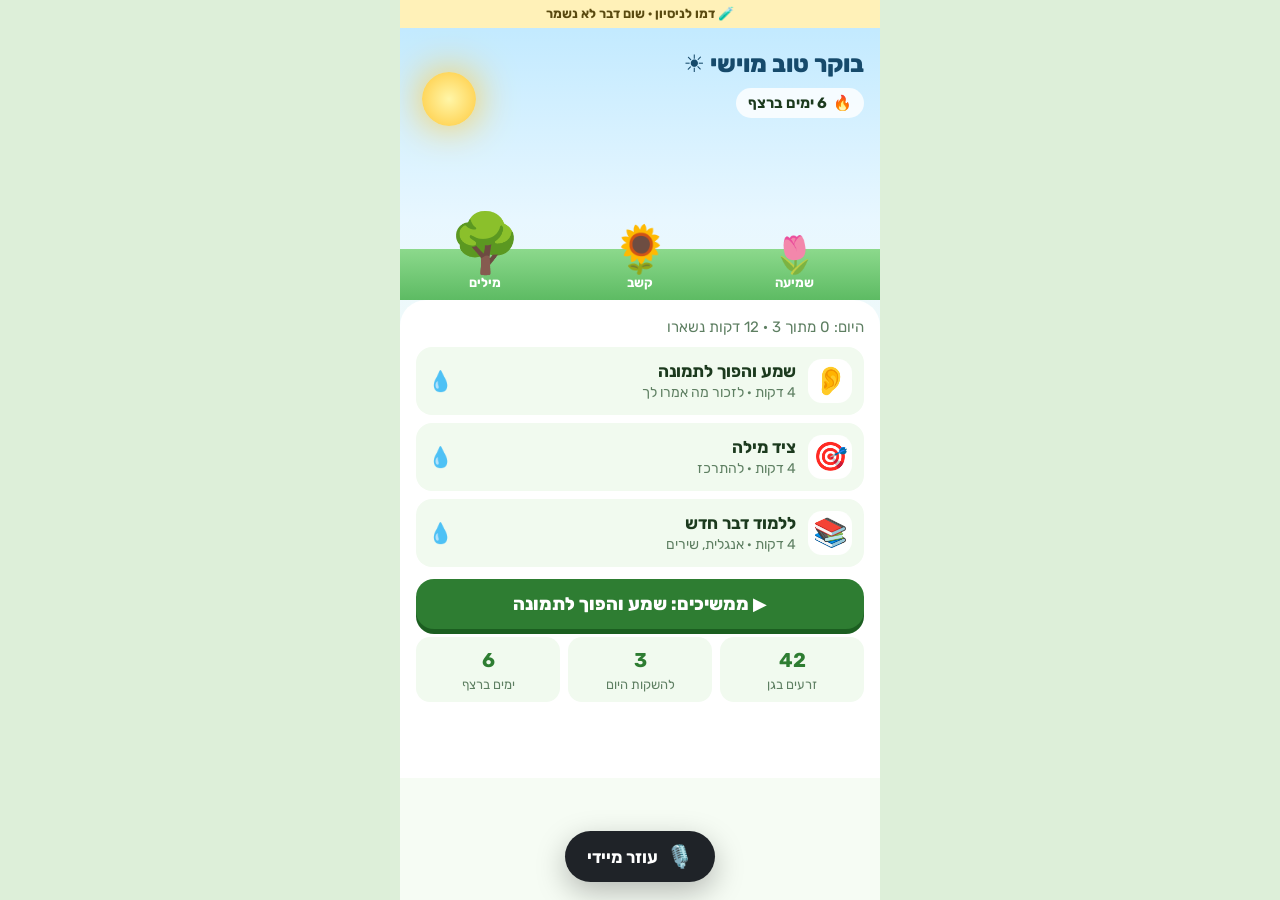
==== index.html @ 1145f384 "עדכון האתר" ====
<!doctype html>
<html lang="he" dir="rtl">
<head>
<meta charset="utf-8">
<meta name="viewport" content="width=device-width, initial-scale=1, viewport-fit=cover">
<meta name="theme-color" content="#BDE8FF">
<title>זוכרים בכיף · דמו</title>
<link rel="preconnect" href="https://fonts.googleapis.com">
<link rel="preconnect" href="https://fonts.gstatic.com" crossorigin>
<link href="https://fonts.googleapis.com/css2?family=Rubik:wght@400;500;700;800&family=Varela+Round&display=swap" rel="stylesheet">
<style>
:root{
  --sky1:#BDE8FF;--sky2:#E8F7FF;--g1:#8CD98C;--g2:#5DBB63;
  --ink:#1C3A1E;--ink2:#35553A;--ink3:#5E7F62;--blue:#164A6B;
  --soft:#F1FAEF;--line:#D4EBD3;--leaf:#2E7D32;--sun:#FFC93C;--water:#2E9BE6;--bad:#E05252;
  --ease:cubic-bezier(.22,.8,.24,1);
}
*{box-sizing:border-box;margin:0;padding:0;-webkit-tap-highlight-color:transparent}
html,body{overflow-x:hidden;max-width:100%}
body{font-family:Rubik,system-ui,sans-serif;font-size:17px;line-height:1.5;color:var(--ink);background:#DDEFD9;min-height:100vh;min-height:100dvh}
button{font-family:inherit;font-size:inherit;color:inherit;cursor:pointer;border:0;background:none}
input,textarea{font-family:inherit;font-size:16px}
.app{max-width:480px;margin:0 auto;min-height:100vh;min-height:100dvh;position:relative;overflow:hidden;
  background:linear-gradient(180deg,var(--sky1) 0,var(--sky2) 220px,#F6FCF4 440px)}
.demo{position:sticky;top:0;z-index:30;text-align:center;font-size:13px;font-weight:700;color:#5a4a10;background:#FFF1B8;padding:4px 8px;padding-top:calc(4px + env(safe-area-inset-top))}
.scr{padding:14px 16px 120px;animation:scr .45s var(--ease) both}
@keyframes scr{from{opacity:0;transform:translateY(10px)}}
.top{display:flex;align-items:center;gap:10px;margin-bottom:10px}
.back{width:44px;height:44px;border-radius:14px;background:#ffffffcc;font-size:22px;display:grid;place-items:center;flex:none}
.top h1{font-size:21px;font-weight:800;color:var(--blue);flex:1;min-width:0}
.top .tm{font-size:14px;color:var(--ink3);background:#ffffffcc;border-radius:99px;padding:3px 10px;flex:none}
.card{background:#fff;border-radius:22px;padding:16px;box-shadow:0 6px 22px #2E7D3214;margin:12px 0}
.muted{color:var(--ink3);font-size:15px}
.big{font-size:20px;font-weight:700}
.btn{display:block;width:100%;border-radius:18px;padding:14px;font-size:18px;font-weight:800;background:var(--leaf);color:#fff;box-shadow:0 5px 0 #1B5E20;transition:transform .15s}
.btn:active{transform:translateY(3px);box-shadow:0 2px 0 #1B5E20}
.btn.y{background:var(--sun);color:#3b2a00;box-shadow:0 5px 0 #C9921A}
.btn.b{background:var(--water);box-shadow:0 5px 0 #1C6FA8}
.btn.g{background:#E6F2E4;color:var(--ink);box-shadow:0 5px 0 #C5DCC2}
.btn+.btn{margin-top:12px}
.row2{display:flex;gap:10px}.row2 .btn{margin:0}
.toast{position:fixed;bottom:calc(24px + env(safe-area-inset-bottom));left:50%;transform:translateX(-50%) translateY(30px);opacity:0;z-index:60;
  background:#164A6B;color:#fff;border-radius:16px;padding:10px 16px;font-size:15px;max-width:calc(100vw - 32px);width:max-content;text-align:center;transition:.35s var(--ease);pointer-events:none}
.toast.on{opacity:1;transform:translateX(-50%) translateY(0)}

/* ---------- home / garden ---------- */
.sun{position:absolute;top:44px;left:22px;width:54px;height:54px;border-radius:50%;background:radial-gradient(#FFF6A8,var(--sun));box-shadow:0 0 40px var(--sun);animation:float 4s ease-in-out infinite}
@keyframes float{50%{transform:translateY(-6px)}}
.hi{font-size:24px;font-weight:800;color:var(--blue);margin-top:4px}
.streak{display:inline-flex;align-items:center;gap:6px;background:#ffffffd0;border-radius:99px;padding:4px 12px;font-size:15px;font-weight:700;margin-top:6px}
.streak .f{display:inline-block;animation:flick 1.4s ease-in-out infinite;transform-origin:bottom}
@keyframes flick{50%{transform:scale(1.15) rotate(-4deg)}}
.garden{position:relative;display:flex;justify-content:space-around;align-items:flex-end;height:170px;margin:12px -16px 0;padding:0 8px;
  background:linear-gradient(180deg,transparent 70%,var(--g1) 70%,var(--g2))}
.pl{position:relative;text-align:center;font-size:13px;font-weight:700;color:#fff;padding-bottom:8px;width:30%}
.pl .p{display:block;line-height:1;transform-origin:bottom;transition:font-size .9s var(--ease);animation:sway 4s ease-in-out infinite}
.pl:nth-child(2) .p{animation-delay:-1.3s}.pl:nth-child(3) .p{animation-delay:-2.6s}
@keyframes sway{50%{transform:rotate(-3deg)}}
.pl .drops{position:absolute;inset:-70px 0 auto;height:80px;pointer-events:none}
.pl .drops i{position:absolute;top:0;font-style:normal;font-size:18px;animation:drop 1s ease-in both}
@keyframes drop{from{transform:translateY(-10px);opacity:0}30%{opacity:1}to{transform:translateY(70px);opacity:0}}
.tasks{background:#fff;border-radius:26px 26px 0 0;margin:0 -16px;padding:16px 16px 6px;min-height:200px}
.tk{display:flex;align-items:center;gap:12px;width:100%;text-align:right;padding:12px;border-radius:16px;margin:8px 0;background:var(--soft);transition:transform .15s}
.tk:active{transform:scale(.98)}
.tk .e{font-size:28px;width:44px;height:44px;border-radius:14px;background:#fff;display:grid;place-items:center;flex:none}
.tk .w{flex:1;min-width:0}.tk .w b{display:block;font-size:17px}.tk small{color:var(--ink3);font-size:14px}
.tk .st{font-size:20px;flex:none}
.tk.done{background:#E3F6E1}
.helpbtn{position:fixed;bottom:calc(18px + env(safe-area-inset-bottom));left:50%;transform:translateX(-50%);z-index:20;display:flex;align-items:center;gap:8px;
  background:#1F2328;color:#fff;border-radius:99px;padding:12px 22px;font-size:17px;font-weight:700;box-shadow:0 10px 30px #0004;white-space:nowrap}
.helpbtn .mi{font-size:22px}
.seedsum{display:flex;gap:8px;margin-top:8px}
.seedsum div{flex:1;background:var(--soft);border-radius:14px;padding:8px;text-align:center;font-size:13px;color:var(--ink3)}
.seedsum b{display:block;font-size:20px;color:var(--leaf)}

/* ---------- ex1 ---------- */
.listen{display:flex;flex-direction:column;align-items:center;gap:10px;padding:18px 0}
.wave{display:flex;gap:5px;align-items:center;height:50px}
.wave i{width:7px;border-radius:9px;background:var(--water);height:12px}
.wave.on i{animation:wv .8s ease-in-out infinite alternate}
.wave i:nth-child(2){animation-delay:.1s}.wave i:nth-child(3){animation-delay:.2s}.wave i:nth-child(4){animation-delay:.3s}.wave i:nth-child(5){animation-delay:.4s}
@keyframes wv{to{height:46px}}
.slots{display:flex;gap:8px;justify-content:center;flex-wrap:wrap;margin:10px 0}
.slot{width:58px;height:58px;border-radius:16px;border:2px dashed #B9D8B6;display:grid;place-items:center;font-size:30px;background:#fff;position:relative}
.slot .n{position:absolute;top:-8px;right:-6px;width:20px;height:20px;border-radius:50%;background:var(--sun);font-size:12px;font-weight:700;display:grid;place-items:center}
.slot.ok{border:2px solid var(--leaf);background:#E3F6E1}.slot.bad{border:2px solid var(--bad);background:#FDECEC}
.icons{display:grid;grid-template-columns:repeat(4,minmax(0,1fr));gap:8px;margin-top:6px}
.ic{aspect-ratio:1;border-radius:16px;background:var(--soft);display:flex;flex-direction:column;align-items:center;justify-content:center;font-size:30px;transition:transform .15s,opacity .2s;border:2px solid transparent}
.ic small{font-size:11px;line-height:1.2;color:var(--ink3);margin-top:2px;text-align:center;padding:0 2px;overflow-wrap:anywhere}
.ic:active{transform:scale(.94)}
.ic.used{opacity:.3}
.answer{margin-top:10px;font-size:15px;background:var(--soft);border-radius:14px;padding:10px}

/* ---------- ex2 ---------- */
.target{text-align:center}
.target .tw{display:inline-block;font-size:26px;font-weight:800;color:var(--leaf);background:#E3F6E1;border-radius:14px;padding:4px 16px;margin-top:4px}
.stage{height:130px;display:grid;place-items:center;background:#fff;border-radius:22px;margin:14px 0;box-shadow:inset 0 0 0 2px var(--line)}
.stage .word{font-size:34px;font-weight:800;color:var(--blue)}
.stage.flash{box-shadow:inset 0 0 0 4px var(--leaf)}
.stage.miss{box-shadow:inset 0 0 0 4px var(--bad)}
.hunt{height:110px;border-radius:26px;font-size:24px}
.prog{height:8px;border-radius:99px;background:#E6F2E4;overflow:hidden}
.prog i{display:block;height:100%;width:0;background:linear-gradient(90deg,var(--g1),var(--sun));transition:width .4s}

/* ---------- ex3 ---------- */
.seg{display:flex;background:#ffffffcc;border-radius:16px;padding:4px;gap:4px;margin-bottom:8px}
.seg button{flex:1;border-radius:12px;padding:9px;font-weight:700;font-size:16px;color:var(--ink3)}
.seg button.on{background:#fff;color:var(--leaf);box-shadow:0 2px 8px #0001}
.wcard{background:#fff;border-radius:26px;padding:22px 16px;text-align:center;box-shadow:0 10px 30px #2E7D321f;margin-top:10px}
.wcard .pic{font-size:84px;line-height:1.1;animation:float 3.5s ease-in-out infinite}
.wcard .en{font-size:36px;font-weight:800;color:var(--leaf);direction:ltr}
.wcard .he{font-size:22px}
.wcard .story{margin-top:10px;color:var(--ink2);background:#FFF8DC;border-radius:14px;padding:10px;font-size:16px}
.sched{display:flex;justify-content:center;gap:6px;margin-top:12px;flex-wrap:wrap}
.sched span{font-size:13px;background:var(--soft);border-radius:99px;padding:3px 10px;color:var(--ink3)}
.sched span.now{background:#D9EEFC;color:#164A6B;font-weight:700}
.choices{display:grid;grid-template-columns:repeat(3,minmax(0,1fr));gap:10px;margin-top:12px}
.choices button{aspect-ratio:1;border-radius:18px;background:var(--soft);font-size:40px;border:2px solid transparent}
.choices button.ok{border-color:var(--leaf);background:#E3F6E1}.choices button.bad{border-color:var(--bad);background:#FDECEC}
.field{display:block;margin-top:10px}
.field span{display:block;font-size:14px;font-weight:700;color:var(--ink2);margin-bottom:4px}
.field input,.field textarea{width:100%;border:2px solid var(--line);border-radius:14px;padding:10px 12px;background:#fff;color:var(--ink)}
.field textarea{min-height:80px;resize:vertical}
.field input:focus,.field textarea:focus{outline:none;border-color:var(--leaf)}
.emo{display:grid;grid-template-columns:repeat(6,minmax(0,1fr));gap:6px}
.emo button{aspect-ratio:1;border-radius:12px;background:var(--soft);font-size:24px;border:2px solid transparent}
.emo button.on{border-color:var(--leaf);background:#E3F6E1}
.lyr .line{display:flex;flex-wrap:wrap;gap:6px;padding:8px 10px;margin:8px 0;border-radius:14px;background:#fff;border-inline-start:6px solid var(--c)}
.lyr .line button{min-width:40px;padding:6px 10px;border-radius:10px;background:var(--soft);font-size:18px;font-weight:700;color:var(--c2)}
.lyr .line button.show{background:#FFF1B8;color:var(--ink)}

/* ---------- helper (clean & calm) ---------- */
.calm{background:#F6F4EF;min-height:100vh;min-height:100dvh;font-family:"Varela Round",Rubik,sans-serif;color:#1F2328}
.calm .top h1{color:#1F2328}
.calm .back{background:#fff}
.notice{display:flex;gap:10px;align-items:flex-start;background:#fff;border-radius:16px;padding:12px;font-size:15px;color:#5B616B;box-shadow:0 1px 2px #0000000d}
.notice button{color:#1F2328;text-decoration:underline;font-size:14px;margin-top:4px}
.micwrap{display:flex;flex-direction:column;align-items:center;gap:12px;margin:26px 0 10px}
.mic{width:120px;height:120px;border-radius:50%;background:#1F2328;color:#fff;font-size:48px;display:grid;place-items:center;box-shadow:0 12px 36px #0003;position:relative}
.mic.on{background:#D93B3B}
.mic.on::before,.mic.on::after{content:"";position:absolute;inset:0;border-radius:50%;border:3px solid #D93B3B;animation:ring 1.8s ease-out infinite}
.mic.on::after{animation-delay:.9s}
@keyframes ring{to{transform:scale(1.6);opacity:0}}
.live{background:#fff;border-radius:16px;padding:12px;min-height:90px;font-size:16px;color:#3A3F47;line-height:1.6}
.live .int{color:#9AA0A8}
.hcard{background:#fff;border-radius:22px;padding:14px;box-shadow:0 1px 2px #0000000d,0 8px 26px #0000000f;margin-top:12px}
.hcard .t{font-size:19px;font-weight:700;margin-bottom:4px}
.hrow{display:flex;align-items:center;gap:10px;padding:10px 0;border-bottom:1px solid #F0EEE9}
.hrow:last-of-type{border-bottom:0}
.hrow .i{width:40px;height:40px;border-radius:12px;background:#F1EFEA;display:grid;place-items:center;font-size:20px;flex:none}
.hrow .w{flex:1;min-width:0;font-size:16px;overflow-wrap:anywhere}
.hrow .w input{width:100%;border:2px solid #D7D9DE;border-radius:10px;padding:6px 8px;background:#FAFAF8}
.hrow .to{font-size:13px;padding:5px 10px;border-radius:99px;background:#F1EFEA;color:#3A3F47;white-space:nowrap;flex:none}
.hrow .x{font-size:16px;color:#9AA0A8;width:30px;height:30px;flex:none}
.gone{font-size:14px;color:#5B616B;background:#EEF6EC;border-radius:12px;padding:8px 10px;margin-top:10px}
.cbtn{display:block;width:100%;border-radius:16px;padding:13px;font-size:17px;font-weight:700;background:#1F2328;color:#fff}
.cbtn.l{background:#fff;color:#1F2328;box-shadow:inset 0 0 0 2px #E2E0DA}
.cbtn+.cbtn{margin-top:10px}

/* done overlay */
.ov{position:fixed;inset:0;z-index:50;background:#0006;display:grid;place-items:center;padding:16px;animation:fade .3s both}
@keyframes fade{from{opacity:0}}
.ov .box{background:#fff;border-radius:28px;padding:24px 18px;text-align:center;max-width:360px;width:100%;animation:pop .45s var(--ease) both}
@keyframes pop{from{transform:scale(.85);opacity:0}}
.ov .box .e{font-size:70px;line-height:1.1}
@media (prefers-reduced-motion:reduce){*{animation:none!important;transition:none!important}}
</style>
</head>
<body>
<div class="app" id="app">
  <div class="demo">🧪 דמו לניסיון · שום דבר לא נשמר</div>
  <div id="view"></div>
</div>
<div class="toast" id="toast"></div>

<script>
const $=s=>document.querySelector(s);
const V=()=>$('#view');
const S={done:{ex1:false,ex2:false,ex3:false},streak:6,seeds:42,showNotice:true,
  my:[], ex1Level:0, songStuck:{}};
let timers=[];
const clearT=()=>{timers.forEach(t=>{clearTimeout(t);clearInterval(t)});timers=[];try{speechSynthesis.cancel()}catch(e){}};
function toast(t,ms=2400){const el=$('#toast');el.textContent=t;el.classList.add('on');clearTimeout(el._t);el._t=setTimeout(()=>el.classList.remove('on'),ms)}
function go(r){if(location.hash!=='#'+r)location.hash=r;else render()}
window.addEventListener('hashchange',render);
function back(){history.length>1?history.back():go('home')}
const topbar=(t,tm)=>`<div class="top"><button class="back" onclick="back()" aria-label="חזרה">→</button><h1>${t}</h1>${tm?`<span class="tm">${tm}</span>`:''}</div>`;

/* ===== HOME ===== */
const EX=[['ex1','👂','שמע והפוך לתמונה','4 דקות · לזכור מה אמרו לך'],['ex2','🎯','ציד מילה','4 דקות · להתרכז'],['ex3','📚','ללמוד דבר חדש','4 דקות · אנגלית, שירים']];
let pendingWater=null;
function home(){
  const watered=pendingWater; pendingWater=null;
  const d=S.done, n=Object.values(d).filter(Boolean).length;
  const size=(k,base)=>base+(d[k]?18:0);
  const next=EX.find(e=>!d[e[0]]);
  V().innerHTML=`<div class="scr"><div class="sun"></div>
   <div class="hi">בוקר טוב מוישי ☀️</div>
   <div class="streak"><span class="f">🔥</span>${S.streak+(n===3?1:0)} ימים ברצף</div>
   <div class="garden">
     ${[['ex1','🌷','שמיעה',36],['ex2','🌻','קשב',46],['ex3','🌳','מילים',58]].map(p=>`<div class="pl" data-k="${p[0]}"><div class="drops"></div><span class="p" style="font-size:${size(p[0],p[3])}px">${p[1]}</span>${p[2]}</div>`).join('')}
   </div>
   <div class="tasks">
     <div class="muted">${n===3?'🌻 הגן הושקה היום. נתראה מחר!':'היום: '+n+' מתוך 3 · '+(12-n*4)+' דקות נשארו'}</div>
     ${EX.map(e=>`<button class="tk ${d[e[0]]?'done':''}" onclick="go('${e[0]}')"><span class="e">${e[1]}</span><span class="w"><b>${e[2]}</b><small>${e[3]}</small></span><span class="st">${d[e[0]]?'💧✔':'💧'}</span></button>`).join('')}
     ${next?`<button class="btn" style="margin-top:12px" onclick="go('${next[0]}')">▶ ממשיכים: ${next[2]}</button>`:''}
     <div class="seedsum"><div><b>${S.seeds+S.my.length}</b>זרעים בגן</div><div><b>3</b>להשקות היום</div><div><b>${S.streak}</b>ימים ברצף</div></div>
     <div style="height:70px"></div>
   </div></div>
   <button class="helpbtn" onclick="go('helper')"><span class="mi">🎙️</span>עוזר מיידי</button>`;
  if(watered){const pl=document.querySelector(`.pl[data-k="${watered}"] .drops`);
    if(pl){pl.innerHTML=[10,40,70,25,55].map((x,i)=>`<i style="right:${x}%;animation-delay:${i*.12}s">💧</i>`).join('');}}
}
function finish(k,msg){
  S.done[k]=true; clearT();
  const all=Object.values(S.done).every(Boolean);
  const o=document.createElement('div');o.className='ov';
  o.innerHTML=`<div class="box"><div class="e">${all?'🌻':'💧'}</div><div class="big" style="margin:6px 0">${all?'כל הגן הושקה היום!':'הצמח הושקה'}</div><p class="muted" style="margin-bottom:14px">${msg}${all?'<br>🔥 הרצף עלה ל־'+(S.streak+1)+' ימים':''}</p><button class="btn">לגן ←</button></div>`;
  document.body.appendChild(o);
  o.querySelector('button').onclick=()=>{o.remove();pendingWater=k;go('home')};
}

/* ===== EX1: hear → pictures ===== */
const IT={cable:['🔌','כבל'],yossi:['📞','להתקשר ליוסי'],pedal:['🦶','דוושה'],keys:['🎹','מקלדת'],mic:['🎤','מיקרופון'],batt:['🔋','סוללות'],water:['💧','מים'],notes:['📄','תווים'],phones:['🎧','אוזניות'],car:['🚗','לתדלק'],bread:['🍞','לחם'],red:['🟥','אדום']};
const R1=[
 {say:'תביא כבל, תתקשר ליוסי, ואל תשכח דוושה.',seq:['cable','yossi','pedal']},
 {say:'קודם תקנה לחם, אחר כך תתדלק, תביא את התווים, ובסוף תתקשר ליוסי.',seq:['bread','car','notes','yossi']},
 {say:'תכניס לתיק אוזניות, סוללות, מיקרופון, מים ואת הדוושה.',seq:['phones','batt','mic','water','pedal']}
];
let heVoice=null;
function loadVoice(){try{const v=speechSynthesis.getVoices();heVoice=v.find(x=>/^he|^iw/i.test(x.lang))||null}catch(e){}}
try{loadVoice();speechSynthesis.onvoiceschanged=loadVoice}catch(e){}
function speak(t,onend){
  try{ if(!('speechSynthesis' in window)) throw 0;
    const u=new SpeechSynthesisUtterance(t);u.lang='he-IL';u.rate=.92;if(heVoice)u.voice=heVoice;
    let ended=false;const fin=()=>{if(!ended){ended=true;onend(true)}};
    u.onend=fin;u.onerror=()=>{if(!ended){ended=true;onend(false)}};
    speechSynthesis.cancel();speechSynthesis.speak(u);
    timers.push(setTimeout(fin,Math.max(4000,t.length*120)));
  }catch(e){onend(false)}
}
function ex1(){
  const L=R1[Math.min(S.ex1Level,R1.length-1)];
  V().innerHTML=`<div class="scr">${topbar('👂 שמע והפוך לתמונה','שלב '+(S.ex1Level+1)+' מתוך 3')}
   <div class="card"><p>הטלפון יגיד הוראה קצרה, פעם אחת. אחר כך היא נעלמת, ואתה בוחר את התמונות <b>לפי הסדר</b>.</p>
   <div class="listen"><div class="wave" id="wave"><i></i><i></i><i></i><i></i><i></i></div><div id="lst" class="muted">מוכן?</div></div>
   <button class="btn b" id="play">🔊 השמע את ההוראה</button></div><div id="pick"></div></div>`;
  $('#play').onclick=()=>{
    $('#play').style.display='none';$('#wave').classList.add('on');$('#lst').textContent='מקשיבים…';
    speak(L.say,ok=>{ $('#wave')&&$('#wave').classList.remove('on');
      if(!ok){ $('#lst').innerHTML='בטלפון הזה אין קול בעברית, אז מראים כתוב לרגע:<div class="big" style="margin-top:6px">'+L.say+'</div>';
        timers.push(setTimeout(()=>{if($('#lst'))$('#lst').textContent='ההוראה נעלמה.';pick1(L)},4500)); }
      else { $('#lst').textContent='ההוראה נעלמה. עכשיו לפי הסדר:'; pick1(L); } });
  };
}
function pick1(L){
  const pool=Object.keys(IT); const extra=pool.filter(k=>!L.seq.includes(k)).sort(()=>Math.random()-.5).slice(0,8-L.seq.length);
  const opts=[...L.seq,...extra].sort(()=>Math.random()-.5); const chosen=[];
  const draw=()=>{ $('#pick').innerHTML=`<div class="card"><div class="slots">${L.seq.map((_,i)=>`<div class="slot" id="s${i}"><span class="n">${i+1}</span>${chosen[i]?IT[chosen[i]][0]:''}</div>`).join('')}</div>
     <div class="icons">${opts.map(k=>`<button class="ic ${chosen.includes(k)?'used':''}" data-k="${k}">${IT[k][0]}<small>${IT[k][1]}</small></button>`).join('')}</div>
     <div class="row2" style="margin-top:12px"><button class="btn g" id="undo">↶ בטל</button><button class="btn" id="chk" ${chosen.length<L.seq.length?'disabled style="opacity:.5"':''}>✔ בדוק</button></div></div>`;
    document.querySelectorAll('.ic').forEach(b=>b.onclick=()=>{const k=b.dataset.k;if(chosen.includes(k)||chosen.length>=L.seq.length)return;chosen.push(k);draw()});
    $('#undo').onclick=()=>{chosen.pop();draw()};
    $('#chk').onclick=()=>{ if(chosen.length<L.seq.length)return; let ok=0;
      L.seq.forEach((k,i)=>{const s=$('#s'+i);const g=chosen[i]===k;if(g)ok++;s.classList.add(g?'ok':'bad')});
      const all=ok===L.seq.length;
      $('#pick').insertAdjacentHTML('beforeend',`<div class="card"><div class="big">${all?'✅ מושלם! '+ok+' מתוך '+ok:'👍 '+ok+' מתוך '+L.seq.length+' במקום'}</div>
        <div class="answer">מה נאמר: ${L.seq.map(k=>IT[k][0]+' '+IT[k][1]).join(' ← ')}</div>
        <button class="btn" style="margin-top:12px" id="nx">${S.ex1Level<2?'הבא: הוראה ארוכה יותר ←':'סיימתי 💧'}</button></div>`);
      $('#chk').disabled=true;$('#undo').disabled=true;
      $('#nx').scrollIntoView({behavior:'smooth',block:'center'});
      $('#nx').onclick=()=>{ if(S.ex1Level<2){S.ex1Level++;ex1();scrollTo(0,0)} else {S.ex1Level=0;finish('ex1','זכרת הוראה של 5 דברים לפי הסדר. מחר נוסיף עוד אחד.')} };
    };
  }; draw();
}

/* ===== EX2: word hunt ===== */
const H2={target:'מקלדת',text:'אחרי בדיקת הסאונד תעלה את המקלדת לבמה. תחבר את הכבל הארוך לרמקול השמאלי, ותבדוק שהדוושה עובדת. לפני שהקהל נכנס, תכוון שוב את המקלדת ותשים מים ליד המיקרופון. אם הזמר מבקש, תזיז את המקלדת קצת ימינה.'};
function ex2(){
  const words=H2.text.split(/\s+/); const tgtIdx=words.map((w,i)=>w.replace(/[.,]/g,'').endsWith(H2.target)?i:-1).filter(i=>i>=0);
  V().innerHTML=`<div class="scr">${topbar('🎯 ציד מילה','4 דקות')}
   <div class="card target"><div class="muted">מילת המטרה</div><div class="tw">${H2.target}</div><p class="muted" style="margin-top:8px">מילים יעברו אחת אחת. לוחצים על הכפתור הגדול <b>רק</b> כשמופיעה המילה הזו.</p></div>
   <div class="stage" id="stg"><div class="word" id="wd">⏳</div></div>
   <div class="prog"><i id="pg"></i></div>
   <button class="btn y hunt" id="hit" style="margin-top:14px">🎯 תפסתי!</button>
   <button class="btn g" id="start" style="margin-top:12px">▶ מתחילים</button></div>`;
  let i=-1,hits=0,false_=0,caught={},running=false;
  $('#hit').onclick=()=>{ if(!running)return; const stg=$('#stg');
    const cur=tgtIdx.includes(i)?i:(tgtIdx.includes(i-1)&&Date.now()-shownAt<350?i-1:-1);
    if(cur>=0&&!caught[cur]){caught[cur]=1;hits++;stg.className='stage flash';try{navigator.vibrate&&navigator.vibrate(40)}catch(e){}}
    else{false_++;stg.className='stage miss'}
    timers.push(setTimeout(()=>stg.className='stage',300)); };
  let shownAt=0;
  $('#start').onclick=()=>{ $('#start').remove(); running=true; let k=3;
    const cd=setInterval(()=>{ $('#wd').textContent=k||'!'; if(k--<0){clearInterval(cd);step()} },500); timers.push(cd);
    function step(){ i++; if(i>=words.length){running=false;return end()}
      $('#wd').textContent=words[i].replace(/[.,]/g,''); shownAt=Date.now();
      $('#pg').style.width=((i+1)/words.length*100)+'%';
      timers.push(setTimeout(step,720)); }
  };
  function end(){ $('#wd').textContent='🏁';
    $('#hit').outerHTML=`<div class="card"><div class="big">תפסת ${hits} מתוך ${tgtIdx.length}</div><p class="muted">${false_?'לחצת '+false_+' פעמים על מילה אחרת.':'בלי אף לחיצה מיותרת 👏'} מחר ההסבר יהיה קצת יותר ארוך.</p>
      <button class="btn" id="fin" style="margin-top:10px">סיימתי 💧</button></div>`;
    $('#fin').onclick=()=>finish('ex2','תפסת '+hits+' מתוך '+tgtIdx.length+' בהסבר של '+words.length+' מילים.'); }
}

/* ===== EX3: learn something new ===== */
const WORDS=[
 {pic:'🔑',en:'Key',he:'מפתח',story:'"קי" נשמע כמו "קיר": מפתח ענק תלוי על הקיר.',due:'בדיקה'},
 {pic:'🚪',en:'Door',he:'דלת',story:'"דור" כמו דור: סבא מדור אחר עומד בדלת ומחייך.',due:'חדש'},
 {pic:'📖',en:'Book',he:'ספר',story:'"בוק" כמו "בוקר": כל בוקר פותחים ספר עם קפה.',due:'חדש'}
];
const PICS=['🔑','🚪','📖','🍎','🐟','🌙','🏠','⭐','🎹','🚗','☂️','🕯️','🍞','👟','🎈','🧲','🌉','🪜'];
const SONG=['אני מאמין באמונה שלמה','בביאת המשיח','ואף על פי שיתמהמה','עם כל זה אחכה לו'];
let ex3tab='words',ex3i=0,songLines=SONG;
function ex3(){
  V().innerHTML=`<div class="scr">${topbar('📚 ללמוד דבר חדש','4 דקות')}
   <div class="seg"><button data-t="words" class="${ex3tab==='words'?'on':''}">🔤 מילים</button><button data-t="song" class="${ex3tab==='song'?'on':''}">🎵 שיר</button><button data-t="add" class="${ex3tab==='add'?'on':''}">➕ להוסיף</button></div>
   <div id="ex3b"></div></div>`;
  document.querySelectorAll('.seg button').forEach(b=>b.onclick=()=>{ex3tab=b.dataset.t;ex3()});
  ({words:ex3words,song:ex3song,add:ex3add})[ex3tab]();
}
function ex3words(){
  const w=WORDS[ex3i]; const el=$('#ex3b');
  if(w.due==='בדיקה'){ // watering check: pick the picture
    const opts=['🔑','🍎','🚪'].sort(()=>Math.random()-.5);
    el.innerHTML=`<div class="wcard"><div class="muted">💧 השקיה: בדיקה קצרה של מילה מאתמול</div><div class="en" style="margin-top:8px">${w.en}</div><p class="muted">איזו תמונה?</p>
      <div class="choices">${opts.map(o=>`<button data-o="${o}">${o}</button>`).join('')}</div><div id="fb" style="min-height:28px;margin-top:10px"></div></div>`;
    el.querySelectorAll('.choices button').forEach(b=>b.onclick=()=>{const ok=b.dataset.o===w.pic;b.classList.add(ok?'ok':'bad');
      if(!ok)el.querySelector(`[data-o="${w.pic}"]`).classList.add('ok');
      $('#fb').innerHTML=(ok?'✅ נכון! ':'🌱 זה בסדר. ')+`<b>${w.he}</b>. ${w.story}<button class="btn" style="margin-top:12px" id="nx">הבא ←</button>`;
      el.querySelectorAll('.choices button').forEach(x=>x.disabled=true);
      $('#nx').onclick=()=>{ex3i++;ex3words()};});
    return;
  }
  el.innerHTML=`<div class="wcard"><div class="muted">🌱 זרע חדש · ${ex3i} מתוך ${WORDS.length-1}</div><div class="pic">${w.pic}</div><div class="en">${w.en}</div><div class="he">${w.he}</div>
    <div class="story">${w.story}</div>
    <div class="sched"><span>היום 🌱</span><span class="now">מחר 💧</span><span>עוד 3 ימים 💧</span><span>עוד שבוע 💧</span></div></div>
    <button class="btn b" style="margin-top:14px" id="say">🔊 איך זה נשמע</button>
    <button class="btn" id="nx">${ex3i<WORDS.length-1?'הבא ←':'שתלתי 💧'}</button>`;
  $('#say').onclick=()=>{try{const u=new SpeechSynthesisUtterance(w.en);u.lang='en-US';speechSynthesis.cancel();speechSynthesis.speak(u)}catch(e){toast('אין קול בטלפון הזה')}};
  $('#nx').onclick=()=>{ if(ex3i<WORDS.length-1){ex3i++;ex3words()} else {ex3i=0;finish('ex3','בדקת מילה אחת ושתלת 2 זרעים חדשים. מחר נשקה אותם.')} };
}
function ex3song(){
  const cols=[['#2E9BE6','#164A6B'],['#E0527A','#8E1F43'],['#5DBB63','#1B5E20'],['#FFC93C','#7A5300']];
  let n=Object.keys(S.songStuck).length;
  $('#ex3b').innerHTML=`<div class="card"><b>🎵 אני מאמין</b><p class="muted">רואים רק את האות הראשונה, וצבע לכל שורה. מנסים לשיר, ולוחצים רק על מילה שנתקעים בה.</p></div>
   <div class="lyr">${songLines.map((l,li)=>`<div class="line" style="--c:${cols[li%4][0]};--c2:${cols[li%4][1]}">${l.split(/\s+/).map((wd,wi)=>{const k=li+'_'+wi,sh=S.songStuck[k];return `<button data-k="${k}" data-w="${wd}" class="${sh?'show':''}">${sh?wd:wd[0]+'…'}</button>`}).join('')}</div>`).join('')}</div>
   <div class="card" id="sr">${n?'נתקעת ב־'+n+' מילים. מחר מתחילים דווקא מהן.':'עוד לא נתקעת באף מילה 👏'}</div>
   <label class="field"><span>📋 שיר משלך: הדבק את המילים, שורה בכל שורה</span><textarea id="paste" placeholder="מדביקים כאן…"></textarea></label>
   <button class="btn g" style="margin-top:10px" id="use">הפוך לאותיות וצבעים</button>`;
  document.querySelectorAll('.lyr button').forEach(b=>b.onclick=()=>{if(S.songStuck[b.dataset.k])return;S.songStuck[b.dataset.k]=1;b.textContent=b.dataset.w;b.classList.add('show');
    const c=Object.keys(S.songStuck).length;$('#sr').textContent='נתקעת ב־'+c+' מילים. מחר מתחילים דווקא מהן.'});
  $('#use').onclick=()=>{const t=$('#paste').value.split('\n').map(s=>s.trim()).filter(Boolean);if(!t.length){toast('קודם מדביקים מילים');return}
    songLines=t.slice(0,12);S.songStuck={};ex3song();toast('🎵 השיר מוכן')};
}
function ex3add(){
  let pic='';
  $('#ex3b').innerHTML=`<div class="card"><b>🌱 לשתול מילה חדשה</b><p class="muted">סיפור שכתבת בעצמך נזכר הכי טוב.</p>
   <label class="field"><span>המילה</span><input id="aw" placeholder="למשל: Bridge"></label>
   <label class="field"><span>מה זה אומר</span><input id="am" placeholder="למשל: גשר"></label>
   <div class="field"><span>תמונה</span><div class="emo">${PICS.map(p=>`<button data-p="${p}">${p}</button>`).join('')}</div></div>
   <label class="field"><span>סיפור שמחבר את הצליל למשהו מוכר</span><textarea id="as" placeholder='למשל: "בְּרִידג׳" כמו "ברד": ברד נופל על גשר'></textarea></label>
   <button class="btn" style="margin-top:14px" id="plant">🌱 לשתול</button></div>
   ${S.my.length?`<div class="card"><b>הזרעים ששתלת עכשיו</b>${S.my.map(m=>`<div class="tk" style="pointer-events:none"><span class="e">${m.pic}</span><span class="w"><b>${m.en}</b><small>${m.he} · נבדוק מחר</small></span></div>`).join('')}</div>`:''}`;
  document.querySelectorAll('.emo button').forEach(b=>b.onclick=()=>{document.querySelectorAll('.emo button').forEach(x=>x.classList.remove('on'));b.classList.add('on');pic=b.dataset.p});
  $('#plant').onclick=()=>{const en=$('#aw').value.trim(),he=$('#am').value.trim();
    if(!en||!he){toast('צריך מילה ומה היא אומרת');return} if(!pic){toast('בחר תמונה');return}
    S.my.push({en,he,pic,story:$('#as').value.trim()});toast('🌱 נשתל! בדיקה ראשונה מחר');ex3add()};
}

/* ===== HELPER (clean & calm) ===== */
const SR=window.SpeechRecognition||window.webkitSpeechRecognition;
let rec=null,listening=false,finalTxt='',interim='';
const DEMO_TXT='אז ביום חמישי בשמונה בערב באולם הגדול, תביא את המקלדת ושני רמקולים, ותתקשר ליוסי לגבי התאורה. הזמר רוצה להתחיל עם השיר של סולטן.';
function helper(){
  document.body.style.background='#F6F4EF';
  V().innerHTML=`<div class="calm"><div class="scr">${topbar('🎙️ עוזר מיידי')}
   ${S.showNotice?`<div class="notice"><span style="font-size:22px">💬</span><div>כדאי לומר: "אני רושם לעצמי בטלפון".<br><button onclick="S.showNotice=false;this.closest('.notice').remove()">לא להציג שוב</button></div></div>`:''}
   <div class="micwrap"><button class="mic" id="mic" aria-label="הקשבה">🎙️</button><div id="mst" style="font-size:16px;color:#5B616B">${SR?'לוחצים, והטלפון מקשיב':'בטלפון הזה ההקשבה לא זמינה כאן'}</div></div>
   <div id="hbody"></div></div></div>`;
  if(SR){ $('#mic').onclick=toggleListen; $('#hbody').innerHTML=`<div class="live" id="live"><span class="int">מה שנאמר יופיע כאן…</span></div>
      <button class="cbtn" id="mk" style="margin-top:12px;display:none">✔ סיימתי, תכין כרטיס</button>
      <button class="cbtn l" id="demo" style="margin-top:10px">🧪 נסה עם משפט לדוגמה</button>`;
      $('#mk').onclick=()=>{stopListen();makeCard(finalTxt+' '+interim)}; $('#demo').onclick=()=>{stopListen();makeCard(DEMO_TXT)}; }
  else fallbackInput();
}
function fallbackInput(){
  $('#mic').onclick=()=>$('#ftxt').focus();
  $('#hbody').innerHTML=`<div class="notice" style="margin-bottom:10px"><span style="font-size:22px">⌨️</span><div>הגיבוי: לוחצים בתיבה, ואז על <b>המיקרופון שבמקלדת</b>, ומדברים.</div></div>
    <textarea id="ftxt" class="live" style="width:100%;border:0;font-size:16px;min-height:120px" placeholder="מה שנאמר יופיע כאן…"></textarea>
    <button class="cbtn" id="mk" style="margin-top:12px">✔ תכין כרטיס</button>
    <button class="cbtn l" id="demo">🧪 נסה עם משפט לדוגמה</button>`;
  $('#mk').onclick=()=>{const t=$('#ftxt').value.trim();if(!t){toast('קודם מדברים או כותבים משהו');return}makeCard(t)};
  $('#demo').onclick=()=>makeCard(DEMO_TXT);
}
function toggleListen(){ listening?stopListen():startListen() }
function startListen(){
  finalTxt='';interim='';
  try{ rec=new SR(); rec.lang='he-IL'; rec.continuous=true; rec.interimResults=true;
    rec.onresult=e=>{interim='';for(let i=e.resultIndex;i<e.results.length;i++){const r=e.results[i];if(r.isFinal)finalTxt+=r[0].transcript+' ';else interim+=r[0].transcript}
      $('#live').innerHTML=(finalTxt||interim)?`${finalTxt}<span class="int">${interim}</span>`:'<span class="int">מקשיב…</span>'; $('#mk').style.display='block'};
    rec.onerror=e=>{ if(e.error==='not-allowed'||e.error==='service-not-allowed'){listening=false;uiListen();toast('הטלפון לא אישר מיקרופון. עוברים לגיבוי.',3200);fallbackInput()}
      else if(e.error==='no-speech'){} else toast('תקלה בהקשבה: '+e.error)};
    rec.onend=()=>{ if(listening){try{rec.start()}catch(e){}} };
    rec.start(); listening=true; uiListen();
  }catch(e){toast('ההקשבה לא נפתחה. עוברים לגיבוי.');fallbackInput()}
}
function stopListen(){listening=false;try{rec&&rec.stop()}catch(e){}uiListen()}
function uiListen(){const m=$('#mic');if(!m)return;m.classList.toggle('on',listening);m.textContent=listening?'⏹':'🎙️';
  $('#mst').textContent=listening?'מקשיב… לוחצים שוב כדי לעצור':'לוחצים, והטלפון מקשיב';
  if(listening&&$('#live'))$('#live').innerHTML='<span class="int">מקשיב…</span>'}

/* --- simple free rules: text → rows --- */
const DAYS=['ראשון','שני','שלישי','רביעי','חמישי','שישי','שבת'];
const NUM={'אחת':1,'אחד':1,'שתיים':2,'שתים':2,'שלוש':3,'ארבע':4,'חמש':5,'שש':6,'שבע':7,'שמונה':8,'תשע':9,'עשר':10,'אחת עשרה':11,'שתים עשרה':12,'שתיים עשרה':12};
const ICON=[[/מקלדת|פסנתר|קלידים/,'🎹'],[/רמקול/,'🔊'],[/מיקרופון/,'🎤'],[/כבל/,'🔌'],[/תווים|דף/,'📄'],[/דוושה/,'🦶'],[/גיטרה/,'🎸'],[/תאורה|אור/,'💡'],[/מים|שתייה/,'💧'],[/ספר|מחברת/,'📒'],[/כסף|תשלום|צ'ק/,'💰']];
const iconFor=t=>{for(const [r,e] of ICON)if(r.test(t))return e;return '📦'};
function parse(txt){
  const t=' '+txt.replace(/\s+/g,' ')+' '; const rows=[];
  // when
  let day=null; for(const d of DAYS){ if(new RegExp('(יום |ב)'+d+'[ ,.]').test(t)){day=d;break} }
  if(!day){ if(/ מחר/.test(t))day='מחר'; else if(/ היום/.test(t))day='היום'; else if(/מוצאי שבת|מוצ"ש/.test(t))day='מוצאי שבת'; }
  let time=null; const m1=t.match(/(\d{1,2})[:.](\d{2})/);
  if(m1)time=m1[1].padStart(2,'0')+':'+m1[2];
  else{ const m2=t.match(/(?:בשעה |ב)(אחת עשרה|שתים עשרה|שתיים עשרה|אחת|שתיים|שתים|שלוש|ארבע|חמש|שש|שבע|שמונה|תשע|עשר)(?:[ ,.])/);
    const m3=t.match(/בשעה (\d{1,2})/);
    let h=m2?NUM[m2[1]]:(m3?+m3[1]:null);
    if(h!=null){ if(/ערב|לילה|אחר הצהריים|אחה"צ/.test(t)&&h<12)h+=12; const half=/וחצי/.test(t); time=String(h).padStart(2,'0')+(half?':30':':00'); } }
  if(day||time)rows.push({i:'🕗',w:(day?(DAYS.includes(day)?'יום '+day:day):'')+(day&&time?', ':'')+(time||''),to:'📅 ליומן',dest:'cal'});
  // where
  const pl=t.match(/ ב(אולם[^,.]*?|בית[^,.]*?|אצל[^,.]*?|רחוב[^,.]*?|גן[^,.]*?|מלון[^,.]*?|ישיבה[^,.]*?|מרכז[^,.]*?)(?=[,.]| תביא| ת| עם| בשעה| ב)/);
  if(pl){let w=pl[1].trim();const ws=w.split(' ');if(ws[1]&&/^ה/.test(ws[1])&&!/^ה/.test(ws[0]))w='ה'+w;rows.push({i:'📍',w})}
  // bring
  const br=t.match(/(?:תביא|להביא|תיקח|לקחת|אל תשכח)(?: את)? ([^.]*?)(?=[.]|,? ות(?!ביא)|$)/);
  if(br){ br[1].split(/,| ו(?=[א-ת])/).map(s=>s.replace(/^(את|ה)\s*/,'').trim()).filter(s=>s&&s.length>1).forEach(s=>{
      const nice=s.replace(/^שני /,'2 ').replace(/^שתי /,'2 ').replace(/^שלושה /,'3 ');
      rows.push({i:iconFor(s),w:nice,to:'🧰 לציוד',dest:'gear'}) }) }
  // calls
  const cl=t.match(/(?:תתקשר|להתקשר|תדבר|לדבר) (?:ל|עם )([^ ,.]+)(?: ([^,.]*))?/);
  if(cl){let more=(cl[2]||'').replace(/(ביום|יום) (ראשון|שני|שלישי|רביעי|חמישי|שישי)|בשבת|מחר|היום/g,'').replace(/\s+/g,' ').trim().replace(/^לגבי /,'· ');
    rows.push({i:'📞',w:'להתקשר ל'+cl[1]+(more?' '+more:''),to:'📅 ליומן',dest:'cal'})}
  // songs
  const sg=t.match(/(?:להתחיל|לפתוח|פותחים|מתחילים)(?: עם| ב)? (השיר[^,.]*)/)||t.match(/(השיר של [^,.]+)/);
  if(sg)rows.push({i:'🎤',w:'פותחים ב'+sg[1].trim().replace(/^השיר/,'שיר'),to:'📋 לליין־אפ',dest:'line'});
  if(!rows.length)rows.push({i:'📝',w:txt.trim().slice(0,80)});
  const title=sg||/הופעה|אירוע|חתונה|בר מצווה/.test(t)?'הופעה'+(day&&DAYS.includes(day)?', יום '+day:''):(day?(DAYS.includes(day)?'יום '+day:day):'מה אמרו לי');
  return {title,rows};
}
function makeCard(txt){
  if(!txt||!txt.trim()){toast('לא נשמע כלום. נסה שוב.');return}
  const c=parse(txt);
  const draw=()=>{ $('#hbody').innerHTML=`<div class="hcard"><div class="t">🎙️ ${c.title}</div>
     ${c.rows.map((r,i)=>`<div class="hrow"><span class="i">${r.i}</span><span class="w" data-i="${i}">${r.w}</span>${r.to?`<button class="to" data-d="${i}">${r.to}</button>`:''}<button class="x" data-x="${i}" aria-label="מחק שורה">✕</button></div>`).join('')}
     <button class="cbtn l" id="add" style="margin-top:10px">＋ להוסיף שורה</button></div>
     <div class="gone">🗑️ הטקסט המלא נמחק. נשאר רק הכרטיס. לוחצים על שורה כדי לתקן אותה.</div>
     <button class="cbtn" id="again" style="margin-top:12px">🎙️ להקשיב שוב</button>`;
    document.querySelectorAll('.hrow .w').forEach(w=>w.onclick=()=>{ if(w.querySelector('input'))return; const i=+w.dataset.i;
      w.innerHTML=`<input value="${c.rows[i].w.replace(/"/g,'&quot;')}">`; const inp=w.querySelector('input'); inp.focus();
      const save=()=>{c.rows[i].w=inp.value.trim()||c.rows[i].w;draw()}; inp.onblur=save; inp.onkeydown=e=>{if(e.key==='Enter')inp.blur()}; });
    document.querySelectorAll('.hrow .x').forEach(b=>b.onclick=()=>{c.rows.splice(+b.dataset.x,1);draw()});
    document.querySelectorAll('.hrow .to').forEach(b=>b.onclick=()=>{const r=c.rows[+b.dataset.d];
      if(r.dest==='cal')toast('📅 בגרסה האמיתית: נכנס ליומן של הטלפון');
      else{ const txt=(r.dest==='gear'?'🧰 לציוד: ':'📋 לליין־אפ: ')+r.w;
        if(navigator.share)navigator.share({text:txt}).catch(()=>{}); else toast(txt+' · נשלח בשיתוף'); } });
    $('#add').onclick=()=>{c.rows.push({i:'📝',w:'שורה חדשה'});draw();const ws=document.querySelectorAll('.hrow .w');ws[ws.length-1].click()};
    $('#again').onclick=()=>helper();
  };
  finalTxt='';interim=''; // the full text is not kept
  draw(); $('#hbody').scrollIntoView({behavior:'smooth',block:'start'});
}

/* ===== router ===== */
function render(){
  clearT(); if(listening)stopListen(); document.body.style.background='';
  const r=(location.hash||'#home').slice(1);
  ({home:()=>home(),ex1,ex2,ex3,helper}[r]||home)(); scrollTo(0,0);
}
render();
</script>
</body>
</html>
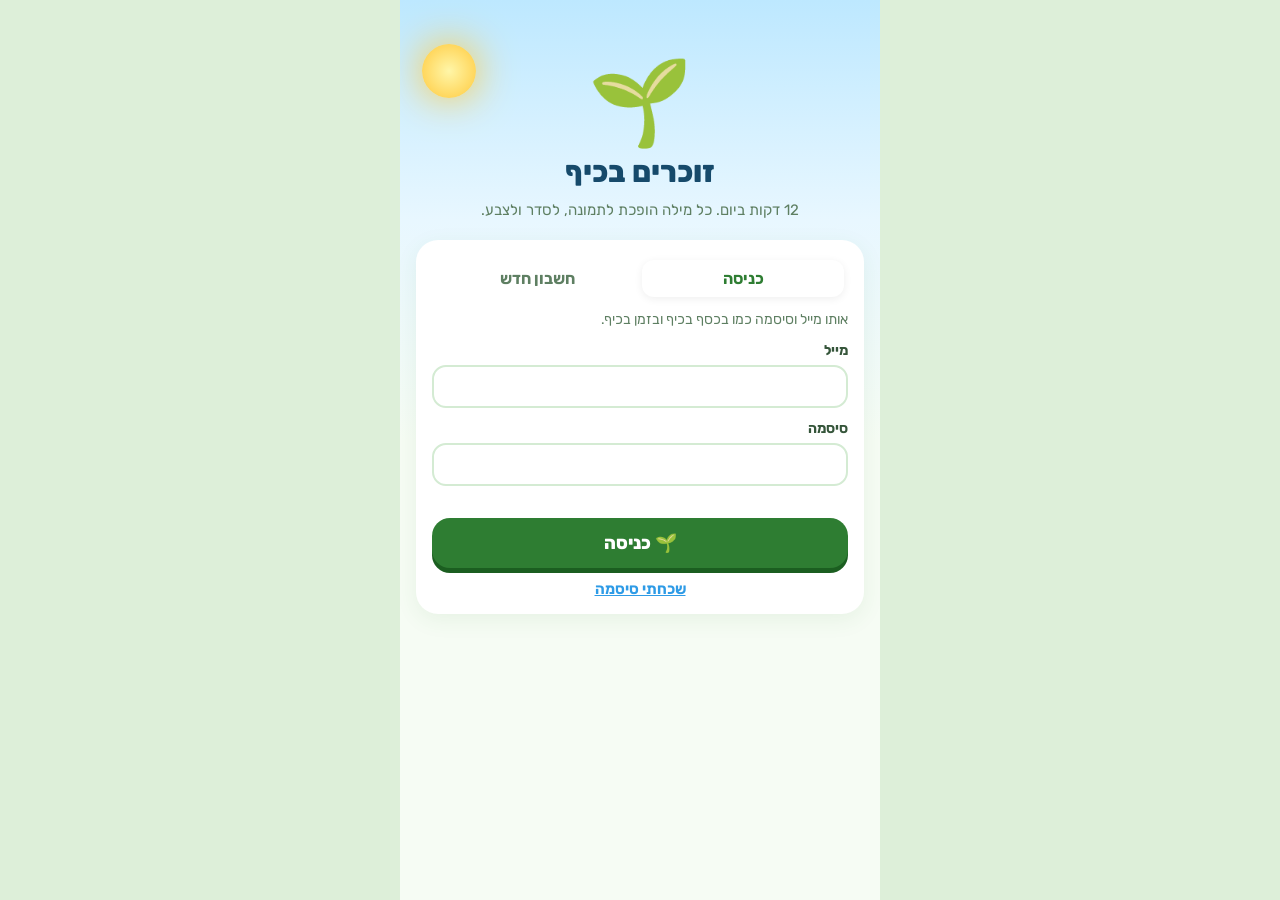
==== commit 0951f1a0: "עדכון האתר 20261025165456" ====
--- a/index.html
+++ b/index.html
@@ -4,479 +4,22 @@
 <meta charset="utf-8">
 <meta name="viewport" content="width=device-width, initial-scale=1, viewport-fit=cover">
 <meta name="theme-color" content="#BDE8FF">
-<title>זוכרים בכיף · דמו</title>
+<meta name="apple-mobile-web-app-capable" content="yes">
+<meta name="apple-mobile-web-app-status-bar-style" content="default">
+<meta name="apple-mobile-web-app-title" content="זוכרים בכיף">
+<link rel="manifest" href="manifest.webmanifest">
+<link rel="icon" href="icons/icon-192.png">
+<link rel="apple-touch-icon" href="icons/icon-180.png">
+<title>זוכרים בכיף</title>
 <link rel="preconnect" href="https://fonts.googleapis.com">
 <link rel="preconnect" href="https://fonts.gstatic.com" crossorigin>
 <link href="https://fonts.googleapis.com/css2?family=Rubik:wght@400;500;700;800&family=Varela+Round&display=swap" rel="stylesheet">
-<style>
-:root{
-  --sky1:#BDE8FF;--sky2:#E8F7FF;--g1:#8CD98C;--g2:#5DBB63;
-  --ink:#1C3A1E;--ink2:#35553A;--ink3:#5E7F62;--blue:#164A6B;
-  --soft:#F1FAEF;--line:#D4EBD3;--leaf:#2E7D32;--sun:#FFC93C;--water:#2E9BE6;--bad:#E05252;
-  --ease:cubic-bezier(.22,.8,.24,1);
-}
-*{box-sizing:border-box;margin:0;padding:0;-webkit-tap-highlight-color:transparent}
-html,body{overflow-x:hidden;max-width:100%}
-body{font-family:Rubik,system-ui,sans-serif;font-size:17px;line-height:1.5;color:var(--ink);background:#DDEFD9;min-height:100vh;min-height:100dvh}
-button{font-family:inherit;font-size:inherit;color:inherit;cursor:pointer;border:0;background:none}
-input,textarea{font-family:inherit;font-size:16px}
-.app{max-width:480px;margin:0 auto;min-height:100vh;min-height:100dvh;position:relative;overflow:hidden;
-  background:linear-gradient(180deg,var(--sky1) 0,var(--sky2) 220px,#F6FCF4 440px)}
-.demo{position:sticky;top:0;z-index:30;text-align:center;font-size:13px;font-weight:700;color:#5a4a10;background:#FFF1B8;padding:4px 8px;padding-top:calc(4px + env(safe-area-inset-top))}
-.scr{padding:14px 16px 120px;animation:scr .45s var(--ease) both}
-@keyframes scr{from{opacity:0;transform:translateY(10px)}}
-.top{display:flex;align-items:center;gap:10px;margin-bottom:10px}
-.back{width:44px;height:44px;border-radius:14px;background:#ffffffcc;font-size:22px;display:grid;place-items:center;flex:none}
-.top h1{font-size:21px;font-weight:800;color:var(--blue);flex:1;min-width:0}
-.top .tm{font-size:14px;color:var(--ink3);background:#ffffffcc;border-radius:99px;padding:3px 10px;flex:none}
-.card{background:#fff;border-radius:22px;padding:16px;box-shadow:0 6px 22px #2E7D3214;margin:12px 0}
-.muted{color:var(--ink3);font-size:15px}
-.big{font-size:20px;font-weight:700}
-.btn{display:block;width:100%;border-radius:18px;padding:14px;font-size:18px;font-weight:800;background:var(--leaf);color:#fff;box-shadow:0 5px 0 #1B5E20;transition:transform .15s}
-.btn:active{transform:translateY(3px);box-shadow:0 2px 0 #1B5E20}
-.btn.y{background:var(--sun);color:#3b2a00;box-shadow:0 5px 0 #C9921A}
-.btn.b{background:var(--water);box-shadow:0 5px 0 #1C6FA8}
-.btn.g{background:#E6F2E4;color:var(--ink);box-shadow:0 5px 0 #C5DCC2}
-.btn+.btn{margin-top:12px}
-.row2{display:flex;gap:10px}.row2 .btn{margin:0}
-.toast{position:fixed;bottom:calc(24px + env(safe-area-inset-bottom));left:50%;transform:translateX(-50%) translateY(30px);opacity:0;z-index:60;
-  background:#164A6B;color:#fff;border-radius:16px;padding:10px 16px;font-size:15px;max-width:calc(100vw - 32px);width:max-content;text-align:center;transition:.35s var(--ease);pointer-events:none}
-.toast.on{opacity:1;transform:translateX(-50%) translateY(0)}
-
-/* ---------- home / garden ---------- */
-.sun{position:absolute;top:44px;left:22px;width:54px;height:54px;border-radius:50%;background:radial-gradient(#FFF6A8,var(--sun));box-shadow:0 0 40px var(--sun);animation:float 4s ease-in-out infinite}
-@keyframes float{50%{transform:translateY(-6px)}}
-.hi{font-size:24px;font-weight:800;color:var(--blue);margin-top:4px}
-.streak{display:inline-flex;align-items:center;gap:6px;background:#ffffffd0;border-radius:99px;padding:4px 12px;font-size:15px;font-weight:700;margin-top:6px}
-.streak .f{display:inline-block;animation:flick 1.4s ease-in-out infinite;transform-origin:bottom}
-@keyframes flick{50%{transform:scale(1.15) rotate(-4deg)}}
-.garden{position:relative;display:flex;justify-content:space-around;align-items:flex-end;height:170px;margin:12px -16px 0;padding:0 8px;
-  background:linear-gradient(180deg,transparent 70%,var(--g1) 70%,var(--g2))}
-.pl{position:relative;text-align:center;font-size:13px;font-weight:700;color:#fff;padding-bottom:8px;width:30%}
-.pl .p{display:block;line-height:1;transform-origin:bottom;transition:font-size .9s var(--ease);animation:sway 4s ease-in-out infinite}
-.pl:nth-child(2) .p{animation-delay:-1.3s}.pl:nth-child(3) .p{animation-delay:-2.6s}
-@keyframes sway{50%{transform:rotate(-3deg)}}
-.pl .drops{position:absolute;inset:-70px 0 auto;height:80px;pointer-events:none}
-.pl .drops i{position:absolute;top:0;font-style:normal;font-size:18px;animation:drop 1s ease-in both}
-@keyframes drop{from{transform:translateY(-10px);opacity:0}30%{opacity:1}to{transform:translateY(70px);opacity:0}}
-.tasks{background:#fff;border-radius:26px 26px 0 0;margin:0 -16px;padding:16px 16px 6px;min-height:200px}
-.tk{display:flex;align-items:center;gap:12px;width:100%;text-align:right;padding:12px;border-radius:16px;margin:8px 0;background:var(--soft);transition:transform .15s}
-.tk:active{transform:scale(.98)}
-.tk .e{font-size:28px;width:44px;height:44px;border-radius:14px;background:#fff;display:grid;place-items:center;flex:none}
-.tk .w{flex:1;min-width:0}.tk .w b{display:block;font-size:17px}.tk small{color:var(--ink3);font-size:14px}
-.tk .st{font-size:20px;flex:none}
-.tk.done{background:#E3F6E1}
-.helpbtn{position:fixed;bottom:calc(18px + env(safe-area-inset-bottom));left:50%;transform:translateX(-50%);z-index:20;display:flex;align-items:center;gap:8px;
-  background:#1F2328;color:#fff;border-radius:99px;padding:12px 22px;font-size:17px;font-weight:700;box-shadow:0 10px 30px #0004;white-space:nowrap}
-.helpbtn .mi{font-size:22px}
-.seedsum{display:flex;gap:8px;margin-top:8px}
-.seedsum div{flex:1;background:var(--soft);border-radius:14px;padding:8px;text-align:center;font-size:13px;color:var(--ink3)}
-.seedsum b{display:block;font-size:20px;color:var(--leaf)}
-
-/* ---------- ex1 ---------- */
-.listen{display:flex;flex-direction:column;align-items:center;gap:10px;padding:18px 0}
-.wave{display:flex;gap:5px;align-items:center;height:50px}
-.wave i{width:7px;border-radius:9px;background:var(--water);height:12px}
-.wave.on i{animation:wv .8s ease-in-out infinite alternate}
-.wave i:nth-child(2){animation-delay:.1s}.wave i:nth-child(3){animation-delay:.2s}.wave i:nth-child(4){animation-delay:.3s}.wave i:nth-child(5){animation-delay:.4s}
-@keyframes wv{to{height:46px}}
-.slots{display:flex;gap:8px;justify-content:center;flex-wrap:wrap;margin:10px 0}
-.slot{width:58px;height:58px;border-radius:16px;border:2px dashed #B9D8B6;display:grid;place-items:center;font-size:30px;background:#fff;position:relative}
-.slot .n{position:absolute;top:-8px;right:-6px;width:20px;height:20px;border-radius:50%;background:var(--sun);font-size:12px;font-weight:700;display:grid;place-items:center}
-.slot.ok{border:2px solid var(--leaf);background:#E3F6E1}.slot.bad{border:2px solid var(--bad);background:#FDECEC}
-.icons{display:grid;grid-template-columns:repeat(4,minmax(0,1fr));gap:8px;margin-top:6px}
-.ic{aspect-ratio:1;border-radius:16px;background:var(--soft);display:flex;flex-direction:column;align-items:center;justify-content:center;font-size:30px;transition:transform .15s,opacity .2s;border:2px solid transparent}
-.ic small{font-size:11px;line-height:1.2;color:var(--ink3);margin-top:2px;text-align:center;padding:0 2px;overflow-wrap:anywhere}
-.ic:active{transform:scale(.94)}
-.ic.used{opacity:.3}
-.answer{margin-top:10px;font-size:15px;background:var(--soft);border-radius:14px;padding:10px}
-
-/* ---------- ex2 ---------- */
-.target{text-align:center}
-.target .tw{display:inline-block;font-size:26px;font-weight:800;color:var(--leaf);background:#E3F6E1;border-radius:14px;padding:4px 16px;margin-top:4px}
-.stage{height:130px;display:grid;place-items:center;background:#fff;border-radius:22px;margin:14px 0;box-shadow:inset 0 0 0 2px var(--line)}
-.stage .word{font-size:34px;font-weight:800;color:var(--blue)}
-.stage.flash{box-shadow:inset 0 0 0 4px var(--leaf)}
-.stage.miss{box-shadow:inset 0 0 0 4px var(--bad)}
-.hunt{height:110px;border-radius:26px;font-size:24px}
-.prog{height:8px;border-radius:99px;background:#E6F2E4;overflow:hidden}
-.prog i{display:block;height:100%;width:0;background:linear-gradient(90deg,var(--g1),var(--sun));transition:width .4s}
-
-/* ---------- ex3 ---------- */
-.seg{display:flex;background:#ffffffcc;border-radius:16px;padding:4px;gap:4px;margin-bottom:8px}
-.seg button{flex:1;border-radius:12px;padding:9px;font-weight:700;font-size:16px;color:var(--ink3)}
-.seg button.on{background:#fff;color:var(--leaf);box-shadow:0 2px 8px #0001}
-.wcard{background:#fff;border-radius:26px;padding:22px 16px;text-align:center;box-shadow:0 10px 30px #2E7D321f;margin-top:10px}
-.wcard .pic{font-size:84px;line-height:1.1;animation:float 3.5s ease-in-out infinite}
-.wcard .en{font-size:36px;font-weight:800;color:var(--leaf);direction:ltr}
-.wcard .he{font-size:22px}
-.wcard .story{margin-top:10px;color:var(--ink2);background:#FFF8DC;border-radius:14px;padding:10px;font-size:16px}
-.sched{display:flex;justify-content:center;gap:6px;margin-top:12px;flex-wrap:wrap}
-.sched span{font-size:13px;background:var(--soft);border-radius:99px;padding:3px 10px;color:var(--ink3)}
-.sched span.now{background:#D9EEFC;color:#164A6B;font-weight:700}
-.choices{display:grid;grid-template-columns:repeat(3,minmax(0,1fr));gap:10px;margin-top:12px}
-.choices button{aspect-ratio:1;border-radius:18px;background:var(--soft);font-size:40px;border:2px solid transparent}
-.choices button.ok{border-color:var(--leaf);background:#E3F6E1}.choices button.bad{border-color:var(--bad);background:#FDECEC}
-.field{display:block;margin-top:10px}
-.field span{display:block;font-size:14px;font-weight:700;color:var(--ink2);margin-bottom:4px}
-.field input,.field textarea{width:100%;border:2px solid var(--line);border-radius:14px;padding:10px 12px;background:#fff;color:var(--ink)}
-.field textarea{min-height:80px;resize:vertical}
-.field input:focus,.field textarea:focus{outline:none;border-color:var(--leaf)}
-.emo{display:grid;grid-template-columns:repeat(6,minmax(0,1fr));gap:6px}
-.emo button{aspect-ratio:1;border-radius:12px;background:var(--soft);font-size:24px;border:2px solid transparent}
-.emo button.on{border-color:var(--leaf);background:#E3F6E1}
-.lyr .line{display:flex;flex-wrap:wrap;gap:6px;padding:8px 10px;margin:8px 0;border-radius:14px;background:#fff;border-inline-start:6px solid var(--c)}
-.lyr .line button{min-width:40px;padding:6px 10px;border-radius:10px;background:var(--soft);font-size:18px;font-weight:700;color:var(--c2)}
-.lyr .line button.show{background:#FFF1B8;color:var(--ink)}
-
-/* ---------- helper (clean & calm) ---------- */
-.calm{background:#F6F4EF;min-height:100vh;min-height:100dvh;font-family:"Varela Round",Rubik,sans-serif;color:#1F2328}
-.calm .top h1{color:#1F2328}
-.calm .back{background:#fff}
-.notice{display:flex;gap:10px;align-items:flex-start;background:#fff;border-radius:16px;padding:12px;font-size:15px;color:#5B616B;box-shadow:0 1px 2px #0000000d}
-.notice button{color:#1F2328;text-decoration:underline;font-size:14px;margin-top:4px}
-.micwrap{display:flex;flex-direction:column;align-items:center;gap:12px;margin:26px 0 10px}
-.mic{width:120px;height:120px;border-radius:50%;background:#1F2328;color:#fff;font-size:48px;display:grid;place-items:center;box-shadow:0 12px 36px #0003;position:relative}
-.mic.on{background:#D93B3B}
-.mic.on::before,.mic.on::after{content:"";position:absolute;inset:0;border-radius:50%;border:3px solid #D93B3B;animation:ring 1.8s ease-out infinite}
-.mic.on::after{animation-delay:.9s}
-@keyframes ring{to{transform:scale(1.6);opacity:0}}
-.live{background:#fff;border-radius:16px;padding:12px;min-height:90px;font-size:16px;color:#3A3F47;line-height:1.6}
-.live .int{color:#9AA0A8}
-.hcard{background:#fff;border-radius:22px;padding:14px;box-shadow:0 1px 2px #0000000d,0 8px 26px #0000000f;margin-top:12px}
-.hcard .t{font-size:19px;font-weight:700;margin-bottom:4px}
-.hrow{display:flex;align-items:center;gap:10px;padding:10px 0;border-bottom:1px solid #F0EEE9}
-.hrow:last-of-type{border-bottom:0}
-.hrow .i{width:40px;height:40px;border-radius:12px;background:#F1EFEA;display:grid;place-items:center;font-size:20px;flex:none}
-.hrow .w{flex:1;min-width:0;font-size:16px;overflow-wrap:anywhere}
-.hrow .w input{width:100%;border:2px solid #D7D9DE;border-radius:10px;padding:6px 8px;background:#FAFAF8}
-.hrow .to{font-size:13px;padding:5px 10px;border-radius:99px;background:#F1EFEA;color:#3A3F47;white-space:nowrap;flex:none}
-.hrow .x{font-size:16px;color:#9AA0A8;width:30px;height:30px;flex:none}
-.gone{font-size:14px;color:#5B616B;background:#EEF6EC;border-radius:12px;padding:8px 10px;margin-top:10px}
-.cbtn{display:block;width:100%;border-radius:16px;padding:13px;font-size:17px;font-weight:700;background:#1F2328;color:#fff}
-.cbtn.l{background:#fff;color:#1F2328;box-shadow:inset 0 0 0 2px #E2E0DA}
-.cbtn+.cbtn{margin-top:10px}
-
-/* done overlay */
-.ov{position:fixed;inset:0;z-index:50;background:#0006;display:grid;place-items:center;padding:16px;animation:fade .3s both}
-@keyframes fade{from{opacity:0}}
-.ov .box{background:#fff;border-radius:28px;padding:24px 18px;text-align:center;max-width:360px;width:100%;animation:pop .45s var(--ease) both}
-@keyframes pop{from{transform:scale(.85);opacity:0}}
-.ov .box .e{font-size:70px;line-height:1.1}
-@media (prefers-reduced-motion:reduce){*{animation:none!important;transition:none!important}}
-</style>
+<link rel="stylesheet" href="css/style.css">
 </head>
 <body>
-<div class="app" id="app">
-  <div class="demo">🧪 דמו לניסיון · שום דבר לא נשמר</div>
-  <div id="view"></div>
-</div>
+<div class="app" id="app"><div id="view"><div class="scr" style="text-align:center;padding-top:120px;font-size:60px">🌱</div></div></div>
+<div class="sheet" id="sheet"><div class="sheet-card" id="sheetCard"></div></div>
 <div class="toast" id="toast"></div>
-
-<script>
-const $=s=>document.querySelector(s);
-const V=()=>$('#view');
-const S={done:{ex1:false,ex2:false,ex3:false},streak:6,seeds:42,showNotice:true,
-  my:[], ex1Level:0, songStuck:{}};
-let timers=[];
-const clearT=()=>{timers.forEach(t=>{clearTimeout(t);clearInterval(t)});timers=[];try{speechSynthesis.cancel()}catch(e){}};
-function toast(t,ms=2400){const el=$('#toast');el.textContent=t;el.classList.add('on');clearTimeout(el._t);el._t=setTimeout(()=>el.classList.remove('on'),ms)}
-function go(r){if(location.hash!=='#'+r)location.hash=r;else render()}
-window.addEventListener('hashchange',render);
-function back(){history.length>1?history.back():go('home')}
-const topbar=(t,tm)=>`<div class="top"><button class="back" onclick="back()" aria-label="חזרה">→</button><h1>${t}</h1>${tm?`<span class="tm">${tm}</span>`:''}</div>`;
-
-/* ===== HOME ===== */
-const EX=[['ex1','👂','שמע והפוך לתמונה','4 דקות · לזכור מה אמרו לך'],['ex2','🎯','ציד מילה','4 דקות · להתרכז'],['ex3','📚','ללמוד דבר חדש','4 דקות · אנגלית, שירים']];
-let pendingWater=null;
-function home(){
-  const watered=pendingWater; pendingWater=null;
-  const d=S.done, n=Object.values(d).filter(Boolean).length;
-  const size=(k,base)=>base+(d[k]?18:0);
-  const next=EX.find(e=>!d[e[0]]);
-  V().innerHTML=`<div class="scr"><div class="sun"></div>
-   <div class="hi">בוקר טוב מוישי ☀️</div>
-   <div class="streak"><span class="f">🔥</span>${S.streak+(n===3?1:0)} ימים ברצף</div>
-   <div class="garden">
-     ${[['ex1','🌷','שמיעה',36],['ex2','🌻','קשב',46],['ex3','🌳','מילים',58]].map(p=>`<div class="pl" data-k="${p[0]}"><div class="drops"></div><span class="p" style="font-size:${size(p[0],p[3])}px">${p[1]}</span>${p[2]}</div>`).join('')}
-   </div>
-   <div class="tasks">
-     <div class="muted">${n===3?'🌻 הגן הושקה היום. נתראה מחר!':'היום: '+n+' מתוך 3 · '+(12-n*4)+' דקות נשארו'}</div>
-     ${EX.map(e=>`<button class="tk ${d[e[0]]?'done':''}" onclick="go('${e[0]}')"><span class="e">${e[1]}</span><span class="w"><b>${e[2]}</b><small>${e[3]}</small></span><span class="st">${d[e[0]]?'💧✔':'💧'}</span></button>`).join('')}
-     ${next?`<button class="btn" style="margin-top:12px" onclick="go('${next[0]}')">▶ ממשיכים: ${next[2]}</button>`:''}
-     <div class="seedsum"><div><b>${S.seeds+S.my.length}</b>זרעים בגן</div><div><b>3</b>להשקות היום</div><div><b>${S.streak}</b>ימים ברצף</div></div>
-     <div style="height:70px"></div>
-   </div></div>
-   <button class="helpbtn" onclick="go('helper')"><span class="mi">🎙️</span>עוזר מיידי</button>`;
-  if(watered){const pl=document.querySelector(`.pl[data-k="${watered}"] .drops`);
-    if(pl){pl.innerHTML=[10,40,70,25,55].map((x,i)=>`<i style="right:${x}%;animation-delay:${i*.12}s">💧</i>`).join('');}}
-}
-function finish(k,msg){
-  S.done[k]=true; clearT();
-  const all=Object.values(S.done).every(Boolean);
-  const o=document.createElement('div');o.className='ov';
-  o.innerHTML=`<div class="box"><div class="e">${all?'🌻':'💧'}</div><div class="big" style="margin:6px 0">${all?'כל הגן הושקה היום!':'הצמח הושקה'}</div><p class="muted" style="margin-bottom:14px">${msg}${all?'<br>🔥 הרצף עלה ל־'+(S.streak+1)+' ימים':''}</p><button class="btn">לגן ←</button></div>`;
-  document.body.appendChild(o);
-  o.querySelector('button').onclick=()=>{o.remove();pendingWater=k;go('home')};
-}
-
-/* ===== EX1: hear → pictures ===== */
-const IT={cable:['🔌','כבל'],yossi:['📞','להתקשר ליוסי'],pedal:['🦶','דוושה'],keys:['🎹','מקלדת'],mic:['🎤','מיקרופון'],batt:['🔋','סוללות'],water:['💧','מים'],notes:['📄','תווים'],phones:['🎧','אוזניות'],car:['🚗','לתדלק'],bread:['🍞','לחם'],red:['🟥','אדום']};
-const R1=[
- {say:'תביא כבל, תתקשר ליוסי, ואל תשכח דוושה.',seq:['cable','yossi','pedal']},
- {say:'קודם תקנה לחם, אחר כך תתדלק, תביא את התווים, ובסוף תתקשר ליוסי.',seq:['bread','car','notes','yossi']},
- {say:'תכניס לתיק אוזניות, סוללות, מיקרופון, מים ואת הדוושה.',seq:['phones','batt','mic','water','pedal']}
-];
-let heVoice=null;
-function loadVoice(){try{const v=speechSynthesis.getVoices();heVoice=v.find(x=>/^he|^iw/i.test(x.lang))||null}catch(e){}}
-try{loadVoice();speechSynthesis.onvoiceschanged=loadVoice}catch(e){}
-function speak(t,onend){
-  try{ if(!('speechSynthesis' in window)) throw 0;
-    const u=new SpeechSynthesisUtterance(t);u.lang='he-IL';u.rate=.92;if(heVoice)u.voice=heVoice;
-    let ended=false;const fin=()=>{if(!ended){ended=true;onend(true)}};
-    u.onend=fin;u.onerror=()=>{if(!ended){ended=true;onend(false)}};
-    speechSynthesis.cancel();speechSynthesis.speak(u);
-    timers.push(setTimeout(fin,Math.max(4000,t.length*120)));
-  }catch(e){onend(false)}
-}
-function ex1(){
-  const L=R1[Math.min(S.ex1Level,R1.length-1)];
-  V().innerHTML=`<div class="scr">${topbar('👂 שמע והפוך לתמונה','שלב '+(S.ex1Level+1)+' מתוך 3')}
-   <div class="card"><p>הטלפון יגיד הוראה קצרה, פעם אחת. אחר כך היא נעלמת, ואתה בוחר את התמונות <b>לפי הסדר</b>.</p>
-   <div class="listen"><div class="wave" id="wave"><i></i><i></i><i></i><i></i><i></i></div><div id="lst" class="muted">מוכן?</div></div>
-   <button class="btn b" id="play">🔊 השמע את ההוראה</button></div><div id="pick"></div></div>`;
-  $('#play').onclick=()=>{
-    $('#play').style.display='none';$('#wave').classList.add('on');$('#lst').textContent='מקשיבים…';
-    speak(L.say,ok=>{ $('#wave')&&$('#wave').classList.remove('on');
-      if(!ok){ $('#lst').innerHTML='בטלפון הזה אין קול בעברית, אז מראים כתוב לרגע:<div class="big" style="margin-top:6px">'+L.say+'</div>';
-        timers.push(setTimeout(()=>{if($('#lst'))$('#lst').textContent='ההוראה נעלמה.';pick1(L)},4500)); }
-      else { $('#lst').textContent='ההוראה נעלמה. עכשיו לפי הסדר:'; pick1(L); } });
-  };
-}
-function pick1(L){
-  const pool=Object.keys(IT); const extra=pool.filter(k=>!L.seq.includes(k)).sort(()=>Math.random()-.5).slice(0,8-L.seq.length);
-  const opts=[...L.seq,...extra].sort(()=>Math.random()-.5); const chosen=[];
-  const draw=()=>{ $('#pick').innerHTML=`<div class="card"><div class="slots">${L.seq.map((_,i)=>`<div class="slot" id="s${i}"><span class="n">${i+1}</span>${chosen[i]?IT[chosen[i]][0]:''}</div>`).join('')}</div>
-     <div class="icons">${opts.map(k=>`<button class="ic ${chosen.includes(k)?'used':''}" data-k="${k}">${IT[k][0]}<small>${IT[k][1]}</small></button>`).join('')}</div>
-     <div class="row2" style="margin-top:12px"><button class="btn g" id="undo">↶ בטל</button><button class="btn" id="chk" ${chosen.length<L.seq.length?'disabled style="opacity:.5"':''}>✔ בדוק</button></div></div>`;
-    document.querySelectorAll('.ic').forEach(b=>b.onclick=()=>{const k=b.dataset.k;if(chosen.includes(k)||chosen.length>=L.seq.length)return;chosen.push(k);draw()});
-    $('#undo').onclick=()=>{chosen.pop();draw()};
-    $('#chk').onclick=()=>{ if(chosen.length<L.seq.length)return; let ok=0;
-      L.seq.forEach((k,i)=>{const s=$('#s'+i);const g=chosen[i]===k;if(g)ok++;s.classList.add(g?'ok':'bad')});
-      const all=ok===L.seq.length;
-      $('#pick').insertAdjacentHTML('beforeend',`<div class="card"><div class="big">${all?'✅ מושלם! '+ok+' מתוך '+ok:'👍 '+ok+' מתוך '+L.seq.length+' במקום'}</div>
-        <div class="answer">מה נאמר: ${L.seq.map(k=>IT[k][0]+' '+IT[k][1]).join(' ← ')}</div>
-        <button class="btn" style="margin-top:12px" id="nx">${S.ex1Level<2?'הבא: הוראה ארוכה יותר ←':'סיימתי 💧'}</button></div>`);
-      $('#chk').disabled=true;$('#undo').disabled=true;
-      $('#nx').scrollIntoView({behavior:'smooth',block:'center'});
-      $('#nx').onclick=()=>{ if(S.ex1Level<2){S.ex1Level++;ex1();scrollTo(0,0)} else {S.ex1Level=0;finish('ex1','זכרת הוראה של 5 דברים לפי הסדר. מחר נוסיף עוד אחד.')} };
-    };
-  }; draw();
-}
-
-/* ===== EX2: word hunt ===== */
-const H2={target:'מקלדת',text:'אחרי בדיקת הסאונד תעלה את המקלדת לבמה. תחבר את הכבל הארוך לרמקול השמאלי, ותבדוק שהדוושה עובדת. לפני שהקהל נכנס, תכוון שוב את המקלדת ותשים מים ליד המיקרופון. אם הזמר מבקש, תזיז את המקלדת קצת ימינה.'};
-function ex2(){
-  const words=H2.text.split(/\s+/); const tgtIdx=words.map((w,i)=>w.replace(/[.,]/g,'').endsWith(H2.target)?i:-1).filter(i=>i>=0);
-  V().innerHTML=`<div class="scr">${topbar('🎯 ציד מילה','4 דקות')}
-   <div class="card target"><div class="muted">מילת המטרה</div><div class="tw">${H2.target}</div><p class="muted" style="margin-top:8px">מילים יעברו אחת אחת. לוחצים על הכפתור הגדול <b>רק</b> כשמופיעה המילה הזו.</p></div>
-   <div class="stage" id="stg"><div class="word" id="wd">⏳</div></div>
-   <div class="prog"><i id="pg"></i></div>
-   <button class="btn y hunt" id="hit" style="margin-top:14px">🎯 תפסתי!</button>
-   <button class="btn g" id="start" style="margin-top:12px">▶ מתחילים</button></div>`;
-  let i=-1,hits=0,false_=0,caught={},running=false;
-  $('#hit').onclick=()=>{ if(!running)return; const stg=$('#stg');
-    const cur=tgtIdx.includes(i)?i:(tgtIdx.includes(i-1)&&Date.now()-shownAt<350?i-1:-1);
-    if(cur>=0&&!caught[cur]){caught[cur]=1;hits++;stg.className='stage flash';try{navigator.vibrate&&navigator.vibrate(40)}catch(e){}}
-    else{false_++;stg.className='stage miss'}
-    timers.push(setTimeout(()=>stg.className='stage',300)); };
-  let shownAt=0;
-  $('#start').onclick=()=>{ $('#start').remove(); running=true; let k=3;
-    const cd=setInterval(()=>{ $('#wd').textContent=k||'!'; if(k--<0){clearInterval(cd);step()} },500); timers.push(cd);
-    function step(){ i++; if(i>=words.length){running=false;return end()}
-      $('#wd').textContent=words[i].replace(/[.,]/g,''); shownAt=Date.now();
-      $('#pg').style.width=((i+1)/words.length*100)+'%';
-      timers.push(setTimeout(step,720)); }
-  };
-  function end(){ $('#wd').textContent='🏁';
-    $('#hit').outerHTML=`<div class="card"><div class="big">תפסת ${hits} מתוך ${tgtIdx.length}</div><p class="muted">${false_?'לחצת '+false_+' פעמים על מילה אחרת.':'בלי אף לחיצה מיותרת 👏'} מחר ההסבר יהיה קצת יותר ארוך.</p>
-      <button class="btn" id="fin" style="margin-top:10px">סיימתי 💧</button></div>`;
-    $('#fin').onclick=()=>finish('ex2','תפסת '+hits+' מתוך '+tgtIdx.length+' בהסבר של '+words.length+' מילים.'); }
-}
-
-/* ===== EX3: learn something new ===== */
-const WORDS=[
- {pic:'🔑',en:'Key',he:'מפתח',story:'"קי" נשמע כמו "קיר": מפתח ענק תלוי על הקיר.',due:'בדיקה'},
- {pic:'🚪',en:'Door',he:'דלת',story:'"דור" כמו דור: סבא מדור אחר עומד בדלת ומחייך.',due:'חדש'},
- {pic:'📖',en:'Book',he:'ספר',story:'"בוק" כמו "בוקר": כל בוקר פותחים ספר עם קפה.',due:'חדש'}
-];
-const PICS=['🔑','🚪','📖','🍎','🐟','🌙','🏠','⭐','🎹','🚗','☂️','🕯️','🍞','👟','🎈','🧲','🌉','🪜'];
-const SONG=['אני מאמין באמונה שלמה','בביאת המשיח','ואף על פי שיתמהמה','עם כל זה אחכה לו'];
-let ex3tab='words',ex3i=0,songLines=SONG;
-function ex3(){
-  V().innerHTML=`<div class="scr">${topbar('📚 ללמוד דבר חדש','4 דקות')}
-   <div class="seg"><button data-t="words" class="${ex3tab==='words'?'on':''}">🔤 מילים</button><button data-t="song" class="${ex3tab==='song'?'on':''}">🎵 שיר</button><button data-t="add" class="${ex3tab==='add'?'on':''}">➕ להוסיף</button></div>
-   <div id="ex3b"></div></div>`;
-  document.querySelectorAll('.seg button').forEach(b=>b.onclick=()=>{ex3tab=b.dataset.t;ex3()});
-  ({words:ex3words,song:ex3song,add:ex3add})[ex3tab]();
-}
-function ex3words(){
-  const w=WORDS[ex3i]; const el=$('#ex3b');
-  if(w.due==='בדיקה'){ // watering check: pick the picture
-    const opts=['🔑','🍎','🚪'].sort(()=>Math.random()-.5);
-    el.innerHTML=`<div class="wcard"><div class="muted">💧 השקיה: בדיקה קצרה של מילה מאתמול</div><div class="en" style="margin-top:8px">${w.en}</div><p class="muted">איזו תמונה?</p>
-      <div class="choices">${opts.map(o=>`<button data-o="${o}">${o}</button>`).join('')}</div><div id="fb" style="min-height:28px;margin-top:10px"></div></div>`;
-    el.querySelectorAll('.choices button').forEach(b=>b.onclick=()=>{const ok=b.dataset.o===w.pic;b.classList.add(ok?'ok':'bad');
-      if(!ok)el.querySelector(`[data-o="${w.pic}"]`).classList.add('ok');
-      $('#fb').innerHTML=(ok?'✅ נכון! ':'🌱 זה בסדר. ')+`<b>${w.he}</b>. ${w.story}<button class="btn" style="margin-top:12px" id="nx">הבא ←</button>`;
-      el.querySelectorAll('.choices button').forEach(x=>x.disabled=true);
-      $('#nx').onclick=()=>{ex3i++;ex3words()};});
-    return;
-  }
-  el.innerHTML=`<div class="wcard"><div class="muted">🌱 זרע חדש · ${ex3i} מתוך ${WORDS.length-1}</div><div class="pic">${w.pic}</div><div class="en">${w.en}</div><div class="he">${w.he}</div>
-    <div class="story">${w.story}</div>
-    <div class="sched"><span>היום 🌱</span><span class="now">מחר 💧</span><span>עוד 3 ימים 💧</span><span>עוד שבוע 💧</span></div></div>
-    <button class="btn b" style="margin-top:14px" id="say">🔊 איך זה נשמע</button>
-    <button class="btn" id="nx">${ex3i<WORDS.length-1?'הבא ←':'שתלתי 💧'}</button>`;
-  $('#say').onclick=()=>{try{const u=new SpeechSynthesisUtterance(w.en);u.lang='en-US';speechSynthesis.cancel();speechSynthesis.speak(u)}catch(e){toast('אין קול בטלפון הזה')}};
-  $('#nx').onclick=()=>{ if(ex3i<WORDS.length-1){ex3i++;ex3words()} else {ex3i=0;finish('ex3','בדקת מילה אחת ושתלת 2 זרעים חדשים. מחר נשקה אותם.')} };
-}
-function ex3song(){
-  const cols=[['#2E9BE6','#164A6B'],['#E0527A','#8E1F43'],['#5DBB63','#1B5E20'],['#FFC93C','#7A5300']];
-  let n=Object.keys(S.songStuck).length;
-  $('#ex3b').innerHTML=`<div class="card"><b>🎵 אני מאמין</b><p class="muted">רואים רק את האות הראשונה, וצבע לכל שורה. מנסים לשיר, ולוחצים רק על מילה שנתקעים בה.</p></div>
-   <div class="lyr">${songLines.map((l,li)=>`<div class="line" style="--c:${cols[li%4][0]};--c2:${cols[li%4][1]}">${l.split(/\s+/).map((wd,wi)=>{const k=li+'_'+wi,sh=S.songStuck[k];return `<button data-k="${k}" data-w="${wd}" class="${sh?'show':''}">${sh?wd:wd[0]+'…'}</button>`}).join('')}</div>`).join('')}</div>
-   <div class="card" id="sr">${n?'נתקעת ב־'+n+' מילים. מחר מתחילים דווקא מהן.':'עוד לא נתקעת באף מילה 👏'}</div>
-   <label class="field"><span>📋 שיר משלך: הדבק את המילים, שורה בכל שורה</span><textarea id="paste" placeholder="מדביקים כאן…"></textarea></label>
-   <button class="btn g" style="margin-top:10px" id="use">הפוך לאותיות וצבעים</button>`;
-  document.querySelectorAll('.lyr button').forEach(b=>b.onclick=()=>{if(S.songStuck[b.dataset.k])return;S.songStuck[b.dataset.k]=1;b.textContent=b.dataset.w;b.classList.add('show');
-    const c=Object.keys(S.songStuck).length;$('#sr').textContent='נתקעת ב־'+c+' מילים. מחר מתחילים דווקא מהן.'});
-  $('#use').onclick=()=>{const t=$('#paste').value.split('\n').map(s=>s.trim()).filter(Boolean);if(!t.length){toast('קודם מדביקים מילים');return}
-    songLines=t.slice(0,12);S.songStuck={};ex3song();toast('🎵 השיר מוכן')};
-}
-function ex3add(){
-  let pic='';
-  $('#ex3b').innerHTML=`<div class="card"><b>🌱 לשתול מילה חדשה</b><p class="muted">סיפור שכתבת בעצמך נזכר הכי טוב.</p>
-   <label class="field"><span>המילה</span><input id="aw" placeholder="למשל: Bridge"></label>
-   <label class="field"><span>מה זה אומר</span><input id="am" placeholder="למשל: גשר"></label>
-   <div class="field"><span>תמונה</span><div class="emo">${PICS.map(p=>`<button data-p="${p}">${p}</button>`).join('')}</div></div>
-   <label class="field"><span>סיפור שמחבר את הצליל למשהו מוכר</span><textarea id="as" placeholder='למשל: "בְּרִידג׳" כמו "ברד": ברד נופל על גשר'></textarea></label>
-   <button class="btn" style="margin-top:14px" id="plant">🌱 לשתול</button></div>
-   ${S.my.length?`<div class="card"><b>הזרעים ששתלת עכשיו</b>${S.my.map(m=>`<div class="tk" style="pointer-events:none"><span class="e">${m.pic}</span><span class="w"><b>${m.en}</b><small>${m.he} · נבדוק מחר</small></span></div>`).join('')}</div>`:''}`;
-  document.querySelectorAll('.emo button').forEach(b=>b.onclick=()=>{document.querySelectorAll('.emo button').forEach(x=>x.classList.remove('on'));b.classList.add('on');pic=b.dataset.p});
-  $('#plant').onclick=()=>{const en=$('#aw').value.trim(),he=$('#am').value.trim();
-    if(!en||!he){toast('צריך מילה ומה היא אומרת');return} if(!pic){toast('בחר תמונה');return}
-    S.my.push({en,he,pic,story:$('#as').value.trim()});toast('🌱 נשתל! בדיקה ראשונה מחר');ex3add()};
-}
-
-/* ===== HELPER (clean & calm) ===== */
-const SR=window.SpeechRecognition||window.webkitSpeechRecognition;
-let rec=null,listening=false,finalTxt='',interim='';
-const DEMO_TXT='אז ביום חמישי בשמונה בערב באולם הגדול, תביא את המקלדת ושני רמקולים, ותתקשר ליוסי לגבי התאורה. הזמר רוצה להתחיל עם השיר של סולטן.';
-function helper(){
-  document.body.style.background='#F6F4EF';
-  V().innerHTML=`<div class="calm"><div class="scr">${topbar('🎙️ עוזר מיידי')}
-   ${S.showNotice?`<div class="notice"><span style="font-size:22px">💬</span><div>כדאי לומר: "אני רושם לעצמי בטלפון".<br><button onclick="S.showNotice=false;this.closest('.notice').remove()">לא להציג שוב</button></div></div>`:''}
-   <div class="micwrap"><button class="mic" id="mic" aria-label="הקשבה">🎙️</button><div id="mst" style="font-size:16px;color:#5B616B">${SR?'לוחצים, והטלפון מקשיב':'בטלפון הזה ההקשבה לא זמינה כאן'}</div></div>
-   <div id="hbody"></div></div></div>`;
-  if(SR){ $('#mic').onclick=toggleListen; $('#hbody').innerHTML=`<div class="live" id="live"><span class="int">מה שנאמר יופיע כאן…</span></div>
-      <button class="cbtn" id="mk" style="margin-top:12px;display:none">✔ סיימתי, תכין כרטיס</button>
-      <button class="cbtn l" id="demo" style="margin-top:10px">🧪 נסה עם משפט לדוגמה</button>`;
-      $('#mk').onclick=()=>{stopListen();makeCard(finalTxt+' '+interim)}; $('#demo').onclick=()=>{stopListen();makeCard(DEMO_TXT)}; }
-  else fallbackInput();
-}
-function fallbackInput(){
-  $('#mic').onclick=()=>$('#ftxt').focus();
-  $('#hbody').innerHTML=`<div class="notice" style="margin-bottom:10px"><span style="font-size:22px">⌨️</span><div>הגיבוי: לוחצים בתיבה, ואז על <b>המיקרופון שבמקלדת</b>, ומדברים.</div></div>
-    <textarea id="ftxt" class="live" style="width:100%;border:0;font-size:16px;min-height:120px" placeholder="מה שנאמר יופיע כאן…"></textarea>
-    <button class="cbtn" id="mk" style="margin-top:12px">✔ תכין כרטיס</button>
-    <button class="cbtn l" id="demo">🧪 נסה עם משפט לדוגמה</button>`;
-  $('#mk').onclick=()=>{const t=$('#ftxt').value.trim();if(!t){toast('קודם מדברים או כותבים משהו');return}makeCard(t)};
-  $('#demo').onclick=()=>makeCard(DEMO_TXT);
-}
-function toggleListen(){ listening?stopListen():startListen() }
-function startListen(){
-  finalTxt='';interim='';
-  try{ rec=new SR(); rec.lang='he-IL'; rec.continuous=true; rec.interimResults=true;
-    rec.onresult=e=>{interim='';for(let i=e.resultIndex;i<e.results.length;i++){const r=e.results[i];if(r.isFinal)finalTxt+=r[0].transcript+' ';else interim+=r[0].transcript}
-      $('#live').innerHTML=(finalTxt||interim)?`${finalTxt}<span class="int">${interim}</span>`:'<span class="int">מקשיב…</span>'; $('#mk').style.display='block'};
-    rec.onerror=e=>{ if(e.error==='not-allowed'||e.error==='service-not-allowed'){listening=false;uiListen();toast('הטלפון לא אישר מיקרופון. עוברים לגיבוי.',3200);fallbackInput()}
-      else if(e.error==='no-speech'){} else toast('תקלה בהקשבה: '+e.error)};
-    rec.onend=()=>{ if(listening){try{rec.start()}catch(e){}} };
-    rec.start(); listening=true; uiListen();
-  }catch(e){toast('ההקשבה לא נפתחה. עוברים לגיבוי.');fallbackInput()}
-}
-function stopListen(){listening=false;try{rec&&rec.stop()}catch(e){}uiListen()}
-function uiListen(){const m=$('#mic');if(!m)return;m.classList.toggle('on',listening);m.textContent=listening?'⏹':'🎙️';
-  $('#mst').textContent=listening?'מקשיב… לוחצים שוב כדי לעצור':'לוחצים, והטלפון מקשיב';
-  if(listening&&$('#live'))$('#live').innerHTML='<span class="int">מקשיב…</span>'}
-
-/* --- simple free rules: text → rows --- */
-const DAYS=['ראשון','שני','שלישי','רביעי','חמישי','שישי','שבת'];
-const NUM={'אחת':1,'אחד':1,'שתיים':2,'שתים':2,'שלוש':3,'ארבע':4,'חמש':5,'שש':6,'שבע':7,'שמונה':8,'תשע':9,'עשר':10,'אחת עשרה':11,'שתים עשרה':12,'שתיים עשרה':12};
-const ICON=[[/מקלדת|פסנתר|קלידים/,'🎹'],[/רמקול/,'🔊'],[/מיקרופון/,'🎤'],[/כבל/,'🔌'],[/תווים|דף/,'📄'],[/דוושה/,'🦶'],[/גיטרה/,'🎸'],[/תאורה|אור/,'💡'],[/מים|שתייה/,'💧'],[/ספר|מחברת/,'📒'],[/כסף|תשלום|צ'ק/,'💰']];
-const iconFor=t=>{for(const [r,e] of ICON)if(r.test(t))return e;return '📦'};
-function parse(txt){
-  const t=' '+txt.replace(/\s+/g,' ')+' '; const rows=[];
-  // when
-  let day=null; for(const d of DAYS){ if(new RegExp('(יום |ב)'+d+'[ ,.]').test(t)){day=d;break} }
-  if(!day){ if(/ מחר/.test(t))day='מחר'; else if(/ היום/.test(t))day='היום'; else if(/מוצאי שבת|מוצ"ש/.test(t))day='מוצאי שבת'; }
-  let time=null; const m1=t.match(/(\d{1,2})[:.](\d{2})/);
-  if(m1)time=m1[1].padStart(2,'0')+':'+m1[2];
-  else{ const m2=t.match(/(?:בשעה |ב)(אחת עשרה|שתים עשרה|שתיים עשרה|אחת|שתיים|שתים|שלוש|ארבע|חמש|שש|שבע|שמונה|תשע|עשר)(?:[ ,.])/);
-    const m3=t.match(/בשעה (\d{1,2})/);
-    let h=m2?NUM[m2[1]]:(m3?+m3[1]:null);
-    if(h!=null){ if(/ערב|לילה|אחר הצהריים|אחה"צ/.test(t)&&h<12)h+=12; const half=/וחצי/.test(t); time=String(h).padStart(2,'0')+(half?':30':':00'); } }
-  if(day||time)rows.push({i:'🕗',w:(day?(DAYS.includes(day)?'יום '+day:day):'')+(day&&time?', ':'')+(time||''),to:'📅 ליומן',dest:'cal'});
-  // where
-  const pl=t.match(/ ב(אולם[^,.]*?|בית[^,.]*?|אצל[^,.]*?|רחוב[^,.]*?|גן[^,.]*?|מלון[^,.]*?|ישיבה[^,.]*?|מרכז[^,.]*?)(?=[,.]| תביא| ת| עם| בשעה| ב)/);
-  if(pl){let w=pl[1].trim();const ws=w.split(' ');if(ws[1]&&/^ה/.test(ws[1])&&!/^ה/.test(ws[0]))w='ה'+w;rows.push({i:'📍',w})}
-  // bring
-  const br=t.match(/(?:תביא|להביא|תיקח|לקחת|אל תשכח)(?: את)? ([^.]*?)(?=[.]|,? ות(?!ביא)|$)/);
-  if(br){ br[1].split(/,| ו(?=[א-ת])/).map(s=>s.replace(/^(את|ה)\s*/,'').trim()).filter(s=>s&&s.length>1).forEach(s=>{
-      const nice=s.replace(/^שני /,'2 ').replace(/^שתי /,'2 ').replace(/^שלושה /,'3 ');
-      rows.push({i:iconFor(s),w:nice,to:'🧰 לציוד',dest:'gear'}) }) }
-  // calls
-  const cl=t.match(/(?:תתקשר|להתקשר|תדבר|לדבר) (?:ל|עם )([^ ,.]+)(?: ([^,.]*))?/);
-  if(cl){let more=(cl[2]||'').replace(/(ביום|יום) (ראשון|שני|שלישי|רביעי|חמישי|שישי)|בשבת|מחר|היום/g,'').replace(/\s+/g,' ').trim().replace(/^לגבי /,'· ');
-    rows.push({i:'📞',w:'להתקשר ל'+cl[1]+(more?' '+more:''),to:'📅 ליומן',dest:'cal'})}
-  // songs
-  const sg=t.match(/(?:להתחיל|לפתוח|פותחים|מתחילים)(?: עם| ב)? (השיר[^,.]*)/)||t.match(/(השיר של [^,.]+)/);
-  if(sg)rows.push({i:'🎤',w:'פותחים ב'+sg[1].trim().replace(/^השיר/,'שיר'),to:'📋 לליין־אפ',dest:'line'});
-  if(!rows.length)rows.push({i:'📝',w:txt.trim().slice(0,80)});
-  const title=sg||/הופעה|אירוע|חתונה|בר מצווה/.test(t)?'הופעה'+(day&&DAYS.includes(day)?', יום '+day:''):(day?(DAYS.includes(day)?'יום '+day:day):'מה אמרו לי');
-  return {title,rows};
-}
-function makeCard(txt){
-  if(!txt||!txt.trim()){toast('לא נשמע כלום. נסה שוב.');return}
-  const c=parse(txt);
-  const draw=()=>{ $('#hbody').innerHTML=`<div class="hcard"><div class="t">🎙️ ${c.title}</div>
-     ${c.rows.map((r,i)=>`<div class="hrow"><span class="i">${r.i}</span><span class="w" data-i="${i}">${r.w}</span>${r.to?`<button class="to" data-d="${i}">${r.to}</button>`:''}<button class="x" data-x="${i}" aria-label="מחק שורה">✕</button></div>`).join('')}
-     <button class="cbtn l" id="add" style="margin-top:10px">＋ להוסיף שורה</button></div>
-     <div class="gone">🗑️ הטקסט המלא נמחק. נשאר רק הכרטיס. לוחצים על שורה כדי לתקן אותה.</div>
-     <button class="cbtn" id="again" style="margin-top:12px">🎙️ להקשיב שוב</button>`;
-    document.querySelectorAll('.hrow .w').forEach(w=>w.onclick=()=>{ if(w.querySelector('input'))return; const i=+w.dataset.i;
-      w.innerHTML=`<input value="${c.rows[i].w.replace(/"/g,'&quot;')}">`; const inp=w.querySelector('input'); inp.focus();
-      const save=()=>{c.rows[i].w=inp.value.trim()||c.rows[i].w;draw()}; inp.onblur=save; inp.onkeydown=e=>{if(e.key==='Enter')inp.blur()}; });
-    document.querySelectorAll('.hrow .x').forEach(b=>b.onclick=()=>{c.rows.splice(+b.dataset.x,1);draw()});
-    document.querySelectorAll('.hrow .to').forEach(b=>b.onclick=()=>{const r=c.rows[+b.dataset.d];
-      if(r.dest==='cal')toast('📅 בגרסה האמיתית: נכנס ליומן של הטלפון');
-      else{ const txt=(r.dest==='gear'?'🧰 לציוד: ':'📋 לליין־אפ: ')+r.w;
-        if(navigator.share)navigator.share({text:txt}).catch(()=>{}); else toast(txt+' · נשלח בשיתוף'); } });
-    $('#add').onclick=()=>{c.rows.push({i:'📝',w:'שורה חדשה'});draw();const ws=document.querySelectorAll('.hrow .w');ws[ws.length-1].click()};
-    $('#again').onclick=()=>helper();
-  };
-  finalTxt='';interim=''; // the full text is not kept
-  draw(); $('#hbody').scrollIntoView({behavior:'smooth',block:'start'});
-}
-
-/* ===== router ===== */
-function render(){
-  clearT(); if(listening)stopListen(); document.body.style.background='';
-  const r=(location.hash||'#home').slice(1);
-  ({home:()=>home(),ex1,ex2,ex3,helper}[r]||home)(); scrollTo(0,0);
-}
-render();
-</script>
+<script type="module" src="js/app.js"></script>
 </body>
 </html>
--- a/css/style.css
+++ b/css/style.css
@@ -0,0 +1,198 @@
+:root{
+  --sky1:#BDE8FF;--sky2:#E8F7FF;--g1:#8CD98C;--g2:#5DBB63;
+  --ink:#1C3A1E;--ink2:#35553A;--ink3:#5E7F62;--blue:#164A6B;
+  --soft:#F1FAEF;--line:#D4EBD3;--leaf:#2E7D32;--sun:#FFC93C;--water:#2E9BE6;--bad:#E05252;
+  --ease:cubic-bezier(.22,.8,.24,1);
+}
+*{box-sizing:border-box;margin:0;padding:0;-webkit-tap-highlight-color:transparent}
+html,body{overflow-x:hidden;max-width:100%}
+body{font-family:Rubik,system-ui,sans-serif;font-size:17px;line-height:1.5;color:var(--ink);background:#DDEFD9;min-height:100vh;min-height:100dvh}
+button{font-family:inherit;font-size:inherit;color:inherit;cursor:pointer;border:0;background:none}
+input,textarea{font-family:inherit;font-size:16px}
+.app{max-width:480px;margin:0 auto;min-height:100vh;min-height:100dvh;position:relative;overflow:hidden;
+  background:linear-gradient(180deg,var(--sky1) 0,var(--sky2) 220px,#F6FCF4 440px)}
+.demo{position:sticky;top:0;z-index:30;text-align:center;font-size:13px;font-weight:700;color:#5a4a10;background:#FFF1B8;padding:4px 8px;padding-top:calc(4px + env(safe-area-inset-top))}
+.scr{padding:14px 16px 120px;animation:scr .45s var(--ease) both}
+@keyframes scr{from{opacity:0;transform:translateY(10px)}}
+.top{display:flex;align-items:center;gap:10px;margin-bottom:10px}
+.back{width:44px;height:44px;border-radius:14px;background:#ffffffcc;font-size:22px;display:grid;place-items:center;flex:none}
+.top h1{font-size:21px;font-weight:800;color:var(--blue);flex:1;min-width:0}
+.top .tm{font-size:14px;color:var(--ink3);background:#ffffffcc;border-radius:99px;padding:3px 10px;flex:none}
+.card{background:#fff;border-radius:22px;padding:16px;box-shadow:0 6px 22px #2E7D3214;margin:12px 0}
+.muted{color:var(--ink3);font-size:15px}
+.big{font-size:20px;font-weight:700}
+.btn{display:block;width:100%;border-radius:18px;padding:14px;font-size:18px;font-weight:800;background:var(--leaf);color:#fff;box-shadow:0 5px 0 #1B5E20;transition:transform .15s}
+.btn:active{transform:translateY(3px);box-shadow:0 2px 0 #1B5E20}
+.btn.y{background:var(--sun);color:#3b2a00;box-shadow:0 5px 0 #C9921A}
+.btn.b{background:var(--water);box-shadow:0 5px 0 #1C6FA8}
+.btn.g{background:#E6F2E4;color:var(--ink);box-shadow:0 5px 0 #C5DCC2}
+.btn+.btn{margin-top:12px}
+.btn:disabled{opacity:.5}
+.row2{display:flex;gap:10px}.row2 .btn{margin:0}
+.toast{position:fixed;bottom:calc(24px + env(safe-area-inset-bottom));left:50%;transform:translateX(-50%) translateY(30px);opacity:0;z-index:60;
+  background:#164A6B;color:#fff;border-radius:16px;padding:10px 16px;font-size:15px;max-width:calc(100vw - 32px);width:max-content;text-align:center;transition:.35s var(--ease);pointer-events:none}
+.toast.on{opacity:1;transform:translateX(-50%) translateY(0)}
+
+/* ---------- home / garden ---------- */
+.sun{position:absolute;top:44px;left:22px;width:54px;height:54px;border-radius:50%;background:radial-gradient(#FFF6A8,var(--sun));box-shadow:0 0 40px var(--sun);animation:float 4s ease-in-out infinite}
+@keyframes float{50%{transform:translateY(-6px)}}
+.hi{font-size:24px;font-weight:800;color:var(--blue);margin-top:4px}
+.streak{display:inline-flex;align-items:center;gap:6px;background:#ffffffd0;border-radius:99px;padding:4px 12px;font-size:15px;font-weight:700;margin-top:6px}
+.streak .f{display:inline-block;animation:flick 1.4s ease-in-out infinite;transform-origin:bottom}
+@keyframes flick{50%{transform:scale(1.15) rotate(-4deg)}}
+.garden{position:relative;display:flex;justify-content:space-around;align-items:flex-end;height:170px;margin:12px -16px 0;padding:0 8px;
+  background:linear-gradient(180deg,transparent 70%,var(--g1) 70%,var(--g2))}
+.pl{position:relative;text-align:center;font-size:13px;font-weight:700;color:#fff;padding-bottom:8px;width:30%}
+.pl .p{display:block;line-height:1;transform-origin:bottom;transition:font-size .9s var(--ease);animation:sway 4s ease-in-out infinite}
+.pl:nth-child(2) .p{animation-delay:-1.3s}.pl:nth-child(3) .p{animation-delay:-2.6s}
+@keyframes sway{50%{transform:rotate(-3deg)}}
+.pl .drops{position:absolute;inset:-70px 0 auto;height:80px;pointer-events:none}
+.pl .drops i{position:absolute;top:0;font-style:normal;font-size:18px;animation:drop 1s ease-in both}
+@keyframes drop{from{transform:translateY(-10px);opacity:0}30%{opacity:1}to{transform:translateY(70px);opacity:0}}
+.tasks{background:#fff;border-radius:26px 26px 0 0;margin:0 -16px;padding:16px 16px 6px;min-height:200px}
+.tk{display:flex;align-items:center;gap:12px;width:100%;text-align:right;padding:12px;border-radius:16px;margin:8px 0;background:var(--soft);transition:transform .15s}
+.tk:active{transform:scale(.98)}
+.tk .e{font-size:28px;width:44px;height:44px;border-radius:14px;background:#fff;display:grid;place-items:center;flex:none}
+.tk .w{flex:1;min-width:0}.tk .w b{display:block;font-size:17px}.tk small{color:var(--ink3);font-size:14px}
+.tk .st{font-size:20px;flex:none}
+.tk.tk-done{background:#E3F6E1}
+.helpbtn{position:fixed;bottom:calc(18px + env(safe-area-inset-bottom));left:50%;transform:translateX(-50%);z-index:20;display:flex;align-items:center;gap:8px;
+  background:#1F2328;color:#fff;border-radius:99px;padding:12px 22px;font-size:17px;font-weight:700;box-shadow:0 10px 30px #0004;white-space:nowrap}
+.helpbtn .mi{font-size:22px}
+.seedsum{display:flex;gap:8px;margin-top:8px}
+.seedsum div{flex:1;background:var(--soft);border-radius:14px;padding:8px;text-align:center;font-size:13px;color:var(--ink3)}
+.seedsum b{display:block;font-size:20px;color:var(--leaf)}
+
+/* ---------- ex1 ---------- */
+.listen{display:flex;flex-direction:column;align-items:center;gap:10px;padding:18px 0}
+.wave{display:flex;gap:5px;align-items:center;height:50px}
+.wave i{width:7px;border-radius:9px;background:var(--water);height:12px}
+.wave.on i{animation:wv .8s ease-in-out infinite alternate}
+.wave i:nth-child(2){animation-delay:.1s}.wave i:nth-child(3){animation-delay:.2s}.wave i:nth-child(4){animation-delay:.3s}.wave i:nth-child(5){animation-delay:.4s}
+@keyframes wv{to{height:46px}}
+.slots{display:flex;gap:8px;justify-content:center;flex-wrap:wrap;margin:10px 0}
+.slot{width:58px;height:58px;border-radius:16px;border:2px dashed #B9D8B6;display:grid;place-items:center;font-size:30px;background:#fff;position:relative}
+.slot .n{position:absolute;top:-8px;right:-6px;width:20px;height:20px;border-radius:50%;background:var(--sun);font-size:12px;font-weight:700;display:grid;place-items:center}
+.slot.ok{border:2px solid var(--leaf);background:#E3F6E1}.slot.bad{border:2px solid var(--bad);background:#FDECEC}
+.icons{display:grid;grid-template-columns:repeat(4,minmax(0,1fr));gap:8px;margin-top:6px}
+.ic{aspect-ratio:1;border-radius:16px;background:var(--soft);display:flex;flex-direction:column;align-items:center;justify-content:center;font-size:30px;transition:transform .15s,opacity .2s;border:2px solid transparent}
+.ic small{font-size:11px;line-height:1.2;color:var(--ink3);margin-top:2px;text-align:center;padding:0 2px;overflow-wrap:anywhere}
+.ic:active{transform:scale(.94)}
+.ic.used{opacity:.3}
+.answer{margin-top:10px;font-size:15px;background:var(--soft);border-radius:14px;padding:10px}
+
+/* ---------- ex2 ---------- */
+.target{text-align:center}
+.target .tw{display:inline-block;font-size:26px;font-weight:800;color:var(--leaf);background:#E3F6E1;border-radius:14px;padding:4px 16px;margin-top:4px}
+.stage{height:130px;display:grid;place-items:center;background:#fff;border-radius:22px;margin:14px 0;box-shadow:inset 0 0 0 2px var(--line)}
+.stage .word{font-size:34px;font-weight:800;color:var(--blue)}
+.stage.flash{box-shadow:inset 0 0 0 4px var(--leaf)}
+.stage.miss{box-shadow:inset 0 0 0 4px var(--bad)}
+.hunt{height:110px;border-radius:26px;font-size:24px}
+.prog{height:8px;border-radius:99px;background:#E6F2E4;overflow:hidden}
+.prog i{display:block;height:100%;width:0;background:linear-gradient(90deg,var(--g1),var(--sun));transition:width .4s}
+
+/* ---------- ex3 ---------- */
+.seg{display:flex;background:#ffffffcc;border-radius:16px;padding:4px;gap:4px;margin-bottom:8px}
+.seg button{flex:1;border-radius:12px;padding:9px;font-weight:700;font-size:16px;color:var(--ink3)}
+.seg button.on{background:#fff;color:var(--leaf);box-shadow:0 2px 8px #0001}
+.wcard{background:#fff;border-radius:26px;padding:22px 16px;text-align:center;box-shadow:0 10px 30px #2E7D321f;margin-top:10px}
+.wcard .pic{font-size:84px;line-height:1.1;animation:float 3.5s ease-in-out infinite}
+.wcard .en{font-size:36px;font-weight:800;color:var(--leaf);direction:ltr}
+.wcard .he{font-size:22px}
+.wcard .story{margin-top:10px;color:var(--ink2);background:#FFF8DC;border-radius:14px;padding:10px;font-size:16px}
+.sched{display:flex;justify-content:center;gap:6px;margin-top:12px;flex-wrap:wrap}
+.sched span{font-size:13px;background:var(--soft);border-radius:99px;padding:3px 10px;color:var(--ink3)}
+.sched span.now{background:#D9EEFC;color:#164A6B;font-weight:700}
+.choices{display:grid;grid-template-columns:repeat(3,minmax(0,1fr));gap:10px;margin-top:12px}
+.choices button{aspect-ratio:1;border-radius:18px;background:var(--soft);font-size:40px;border:2px solid transparent}
+.choices button.ok{border-color:var(--leaf);background:#E3F6E1}.choices button.bad{border-color:var(--bad);background:#FDECEC}
+.field{display:block;margin-top:10px}
+.field span{display:block;font-size:14px;font-weight:700;color:var(--ink2);margin-bottom:4px}
+.field input,.field textarea{width:100%;border:2px solid var(--line);border-radius:14px;padding:10px 12px;background:#fff;color:var(--ink)}
+.field textarea{min-height:80px;resize:vertical}
+.field input:focus,.field textarea:focus{outline:none;border-color:var(--leaf)}
+.emo{display:grid;grid-template-columns:repeat(6,minmax(0,1fr));gap:6px}
+.emo button{aspect-ratio:1;border-radius:12px;background:var(--soft);font-size:24px;border:2px solid transparent}
+.emo button.on{border-color:var(--leaf);background:#E3F6E1}
+.lyr .line{display:flex;flex-wrap:wrap;gap:6px;padding:8px 10px;margin:8px 0;border-radius:14px;background:#fff;border-inline-start:6px solid var(--c)}
+.lyr .line button{min-width:40px;padding:6px 10px;border-radius:10px;background:var(--soft);font-size:18px;font-weight:700;color:var(--c2)}
+.lyr .line button.show{background:#FFF1B8;color:var(--ink)}
+
+/* ---------- helper (clean & calm) ---------- */
+.calm{background:#F6F4EF;min-height:100vh;min-height:100dvh;font-family:"Varela Round",Rubik,sans-serif;color:#1F2328}
+.calm .top h1{color:#1F2328}
+.calm .back{background:#fff}
+.notice{display:flex;gap:10px;align-items:flex-start;background:#fff;border-radius:16px;padding:12px;font-size:15px;color:#5B616B;box-shadow:0 1px 2px #0000000d}
+.notice button{color:#1F2328;text-decoration:underline;font-size:14px;margin-top:4px}
+.micwrap{display:flex;flex-direction:column;align-items:center;gap:12px;margin:26px 0 10px}
+.mic{width:120px;height:120px;border-radius:50%;background:#1F2328;color:#fff;font-size:48px;display:grid;place-items:center;box-shadow:0 12px 36px #0003;position:relative}
+.mic.on{background:#D93B3B}
+.mic.on::before,.mic.on::after{content:"";position:absolute;inset:0;border-radius:50%;border:3px solid #D93B3B;animation:ring 1.8s ease-out infinite}
+.mic.on::after{animation-delay:.9s}
+@keyframes ring{to{transform:scale(1.6);opacity:0}}
+.live{background:#fff;border-radius:16px;padding:12px;min-height:90px;font-size:16px;color:#3A3F47;line-height:1.6}
+.live .int{color:#9AA0A8}
+.hcard{background:#fff;border-radius:22px;padding:14px;box-shadow:0 1px 2px #0000000d,0 8px 26px #0000000f;margin-top:12px}
+.hcard .t{font-size:19px;font-weight:700;margin-bottom:4px}
+.hrow{display:flex;align-items:center;gap:10px;padding:10px 0;border-bottom:1px solid #F0EEE9}
+.hrow:last-of-type{border-bottom:0}
+.hrow .i{width:40px;height:40px;border-radius:12px;background:#F1EFEA;display:grid;place-items:center;font-size:20px;flex:none}
+.hrow .w{flex:1;min-width:0;font-size:16px;overflow-wrap:anywhere}
+.hrow .w input{width:100%;border:2px solid #D7D9DE;border-radius:10px;padding:6px 8px;background:#FAFAF8}
+.hrow .to{font-size:13px;padding:5px 10px;border-radius:99px;background:#F1EFEA;color:#3A3F47;white-space:nowrap;flex:none}
+.hrow .x{font-size:16px;color:#9AA0A8;width:30px;height:30px;flex:none}
+.gone{font-size:14px;color:#5B616B;background:#EEF6EC;border-radius:12px;padding:8px 10px;margin-top:10px}
+.cbtn{display:block;width:100%;border-radius:16px;padding:13px;font-size:17px;font-weight:700;background:#1F2328;color:#fff}
+.cbtn.l{background:#fff;color:#1F2328;box-shadow:inset 0 0 0 2px #E2E0DA}
+.cbtn+.cbtn{margin-top:10px}
+
+/* done overlay */
+.ov{position:fixed;inset:0;z-index:50;background:#0006;display:grid;place-items:center;padding:16px;animation:fade .3s both}
+@keyframes fade{from{opacity:0}}
+.ov .box{background:#fff;border-radius:28px;padding:24px 18px;text-align:center;max-width:360px;width:100%;animation:pop .45s var(--ease) both}
+@keyframes pop{from{transform:scale(.85);opacity:0}}
+.ov .box .e{font-size:70px;line-height:1.1}
+@media (prefers-reduced-motion:reduce){*{animation:none!important;transition:none!important}}
+
+/* ---------- part 1 additions ---------- */
+body.calm-bg{background:#F6F4EF}
+body.calm-bg .app{background:#F6F4EF}
+.hrow1{display:flex;align-items:flex-start;justify-content:space-between;gap:10px}
+.gear{width:46px;height:46px;border-radius:14px;background:#ffffffd0;font-size:22px;flex:none;position:relative;z-index:2}
+.home .sun{left:auto;right:auto;left:22px;top:96px}
+.cloudnote{font-size:14px;color:var(--ink3);background:#FFF8DC;border-radius:12px;padding:8px 10px;margin-top:10px}
+.mst{font-size:16px;color:#5B616B}
+textarea.live{width:100%;border:0;font-size:16px;min-height:120px;font-family:inherit}
+/* sheet */
+.sheet{position:fixed;inset:0;z-index:40;background:#0005;display:flex;align-items:flex-end;justify-content:center;opacity:0;pointer-events:none;transition:opacity .25s}
+.sheet.on{opacity:1;pointer-events:auto}
+.sheet-card{width:100%;max-width:480px;max-height:88vh;max-height:88dvh;overflow-y:auto;background:#fff;border-radius:26px 26px 0 0;padding:10px 16px calc(22px + env(safe-area-inset-bottom));
+  transform:translateY(100%);transition:transform .35s var(--ease)}
+.sheet.on .sheet-card{transform:none}
+.grab{width:44px;height:5px;border-radius:9px;background:#D4EBD3;margin:0 auto 12px}
+.sheet-card h3{font-size:21px;color:var(--leaf);margin-bottom:8px}
+.acct{background:var(--soft);border-radius:16px;padding:12px;margin-bottom:10px;overflow-wrap:anywhere}
+.acct small{color:var(--ink3)}
+.srow{display:flex;align-items:center;justify-content:space-between;gap:10px;width:100%;text-align:right;padding:14px 12px;border-radius:14px;background:#fff;border:1px solid var(--line);margin:8px 0;font-size:17px;color:var(--ink);text-decoration:none}
+.srow input{width:22px;height:22px;flex:none;accent-color:var(--leaf)}
+.srow.out{color:var(--bad)}
+.ver{text-align:center;color:var(--ink3);font-size:13px;margin-top:12px}
+.news{display:flex;gap:12px;align-items:flex-start;background:var(--soft);border-radius:16px;padding:12px;margin:8px 0;animation:scr .45s var(--ease) both}
+.news .ne{font-size:30px;flex:none;line-height:1.1}
+.news p{color:var(--ink2);font-size:15px;margin-top:2px}
+.link{color:var(--water);font-weight:700;font-size:15px;margin-top:6px;text-decoration:underline}
+.chips{display:flex;flex-wrap:wrap;gap:8px;margin-bottom:6px}
+.chip{border-radius:99px;padding:7px 12px;background:var(--soft);font-size:15px;border:2px solid transparent}
+.chip.on{border-color:var(--leaf);background:#E3F6E1}
+.err{color:var(--bad);font-size:14px;min-height:20px;margin:6px 0}
+.err a{color:var(--water)}
+.steps{padding-inline-start:22px;display:flex;flex-direction:column;gap:8px;color:var(--ink2)}
+.ltr{direction:ltr;unicode-bidi:isolate}
+.tbtn{background:var(--sun);color:#3b2a00;border-radius:10px;padding:4px 10px;font-weight:700;margin-inline-start:8px}
+/* gate */
+.gate{padding-top:30px}
+.glogo{font-size:84px;text-align:center;line-height:1;margin-top:30px;animation:float 3.5s ease-in-out infinite}
+.gt{text-align:center;font-size:30px;font-weight:800;color:var(--blue);margin:6px 0 4px}
+.gate .card{margin-top:18px}
+.gate .link{display:block;margin:12px auto 0}
